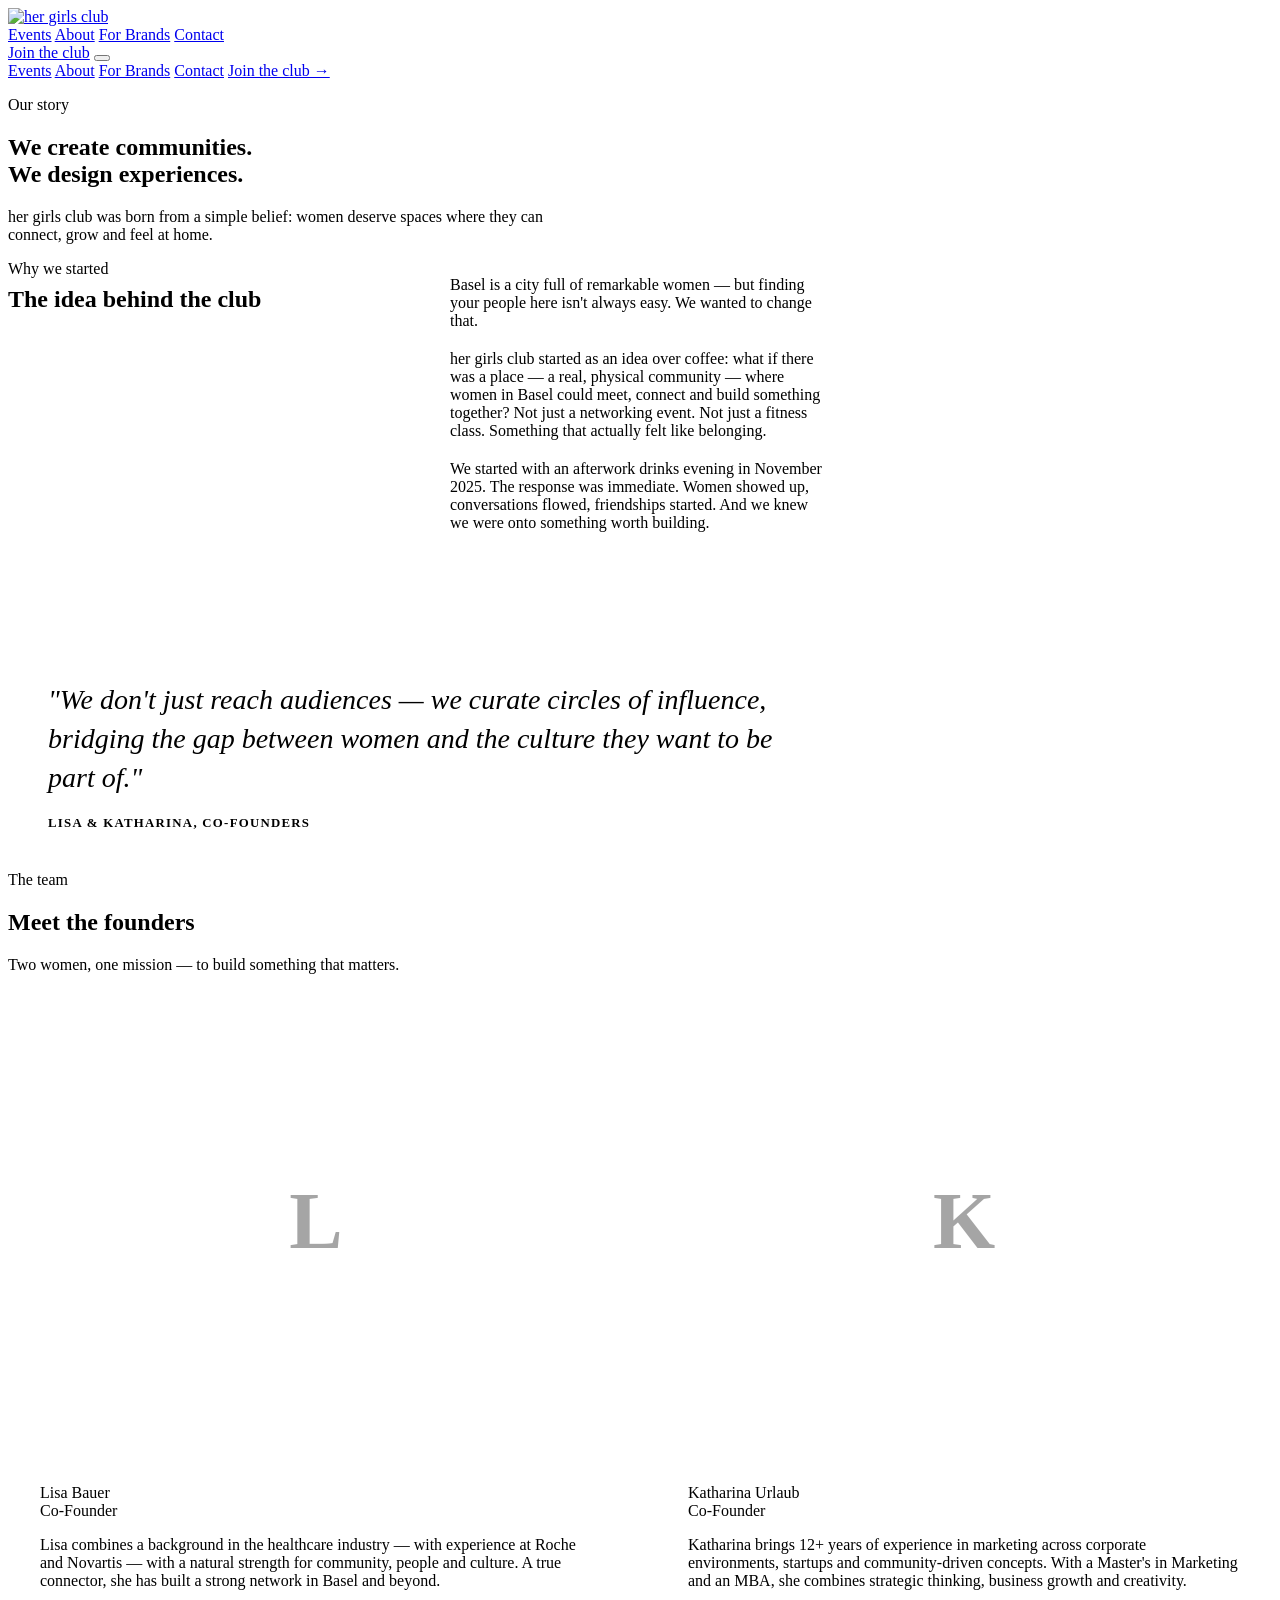
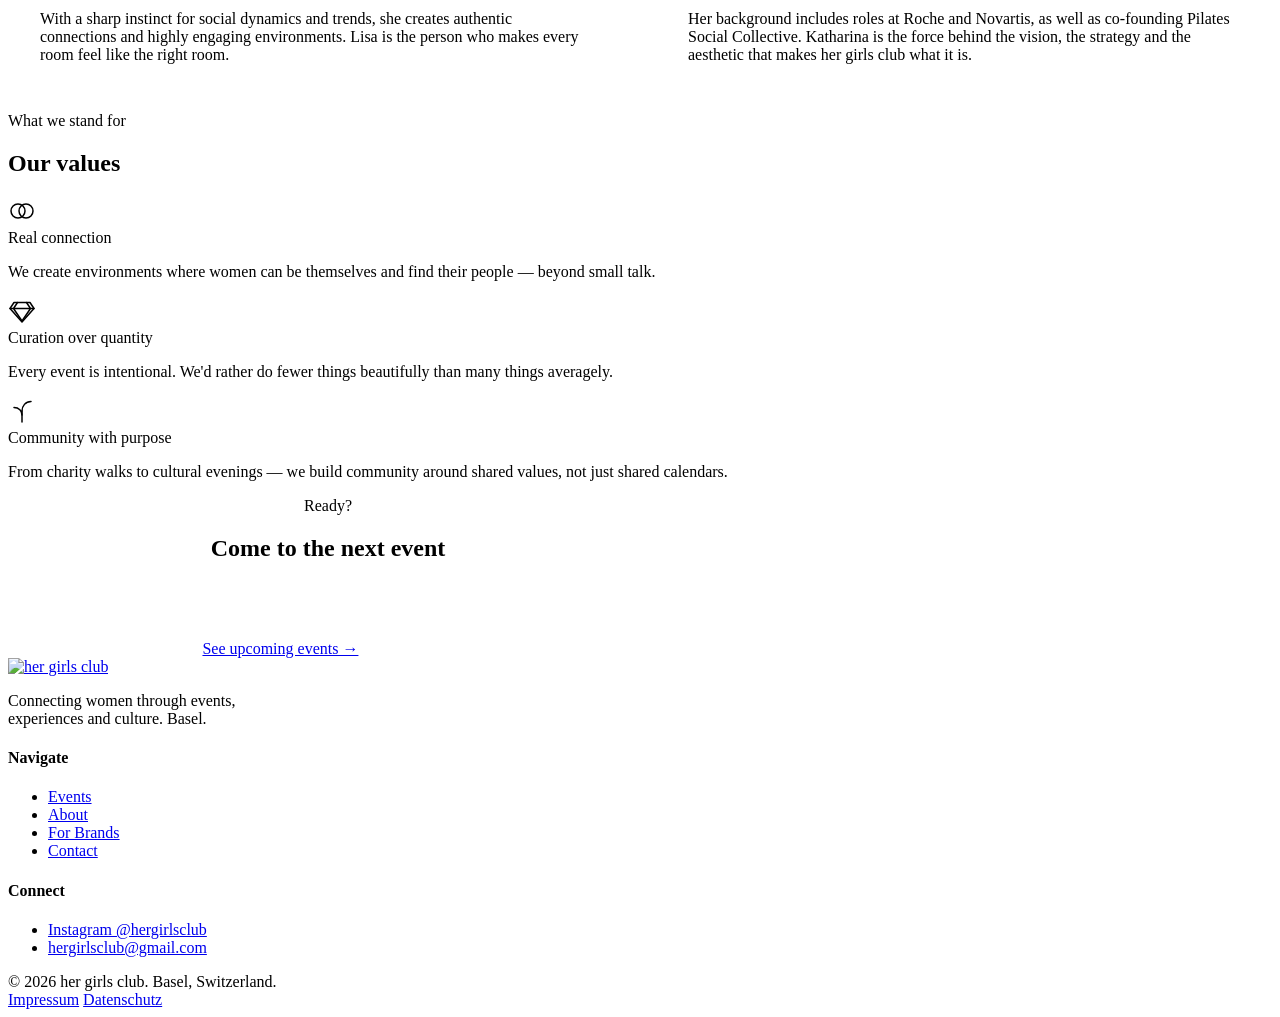
==== about.html @ 5abe7ad8 "Add files via upload" ====
<!DOCTYPE html>
<html lang="en">
<head>
  <meta charset="UTF-8" />
  <meta name="viewport" content="width=device-width, initial-scale=1.0" />
  <title>About — her girls club Basel</title>
  <meta name="description" content="The story behind her girls club — a curated female community in Basel founded by Lisa Bauer and Katharina Urlaub." />
  <link rel="preconnect" href="https://fonts.googleapis.com" />
  <link rel="preconnect" href="https://fonts.gstatic.com" crossorigin />
  <link href="https://fonts.googleapis.com/css2?family=Dancing+Script:wght@700&family=Playfair+Display:ital,wght@0,900;1,400&family=DM+Sans:opsz,wght@9..40,300;9..40,400;9..40,500;9..40,600;9..40,700&display=swap" rel="stylesheet" />
  <link rel="stylesheet" href="style.css" />
</head>
<body>

<!-- ═══ NAVIGATION ═══════════════════════════════════════════════════════════ -->
<header class="nav" id="nav">
  <div class="nav__inner container">
    <a href="index.html" class="nav__logo-link" aria-label="her girls club — Home">
      <img src="images/logo.png" alt="her girls club" class="nav__logo-img">
    </a>
    <nav class="nav__links" aria-label="Main">
      <a href="events.html">Events</a>
      <a href="about.html">About</a>
      <a href="for-brands.html">For Brands</a>
      <a href="contact.html">Contact</a>
    </nav>
    <a href="events.html" class="btn btn--primary nav__cta">Join the club</a>
    <button class="nav__burger" id="burger" aria-label="Open menu" aria-expanded="false">
      <span></span><span></span><span></span>
    </button>
  </div>
  <nav class="nav__mobile" id="mobileMenu" aria-label="Mobile">
    <a href="events.html">Events</a>
    <a href="about.html">About</a>
    <a href="for-brands.html">For Brands</a>
    <a href="contact.html">Contact</a>
    <a href="events.html" class="btn btn--primary">Join the club →</a>
  </nav>
</header>

<main>

  <!-- ═══ HERO / MANIFEST ══════════════════════════════════════════════════════ -->
  <section class="hero hero--compact">
    <div class="container">
      <div class="hero__inner" style="text-align:left;padding-left:0;padding-right:0">
        <p class="hero__eyebrow">Our story</p>
        <h1 style="max-width:760px">We create communities.<br>We design experiences.</h1>
        <p class="hero__sub" style="margin-left:0;text-align:left;max-width:560px">
          her girls club was born from a simple belief: women deserve spaces where they can connect, grow and feel at home.
        </p>
      </div>
    </div>
  </section>

  <!-- ═══ THE STORY ════════════════════════════════════════════════════════════ -->
  <section class="section">
    <div class="container" style="max-width:820px">
      <div style="display:grid;grid-template-columns:1fr 1fr;gap:4rem;align-items:start" class="reveal">
        <div>
          <span class="section-label">Why we started</span>
          <h2 style="margin-top:0.5rem;margin-bottom:1.5rem">The idea behind the club</h2>
          <div class="divider"></div>
        </div>
        <div>
          <p class="text-large" style="margin-bottom:1.25rem">
            Basel is a city full of remarkable women — but finding your people here isn't always easy. We wanted to change that.
          </p>
          <p style="color:var(--text-mid);margin-bottom:1.25rem">
            her girls club started as an idea over coffee: what if there was a place — a real, physical community — where women in Basel could meet, connect and build something together? Not just a networking event. Not just a fitness class. Something that actually felt like belonging.
          </p>
          <p style="color:var(--text-mid)">
            We started with an afterwork drinks evening in November 2025. The response was immediate. Women showed up, conversations flowed, friendships started. And we knew we were onto something worth building.
          </p>
        </div>
      </div>

      <!-- Pull quote -->
      <div class="reveal" style="margin-top:4rem;padding:2.5rem;background:var(--pink-light);border-left:4px solid var(--red);border-radius:0 var(--radius-lg) var(--radius-lg) 0">
        <p style="font-family:var(--font-serif);font-size:clamp(1.2rem,2.5vw,1.75rem);font-weight:400;font-style:italic;color:var(--dark);line-height:1.4;margin-bottom:1rem">
          "We don't just reach audiences — we curate circles of influence, bridging the gap between women and the culture they want to be part of."
        </p>
        <span style="font-size:0.8rem;font-weight:700;letter-spacing:0.1em;text-transform:uppercase;color:var(--red)">Lisa & Katharina, Co-Founders</span>
      </div>
    </div>
  </section>

  <!-- ═══ FOUNDERS ══════════════════════════════════════════════════════════════ -->
  <section class="section section--pink">
    <div class="container">
      <div class="section-header reveal">
        <span class="section-label">The team</span>
        <h2>Meet the founders</h2>
        <p>Two women, one mission — to build something that matters.</p>
      </div>

      <div style="display:grid;grid-template-columns:1fr 1fr;gap:2rem;margin-top:1rem">

        <!-- Lisa -->
        <div class="reveal" style="background:var(--white);border-radius:var(--radius-lg);overflow:hidden;border:1px solid var(--border)">
          <!-- Replace with real photo: drop images/lisa.jpg into the images/ folder -->
          <div style="aspect-ratio:4/3;background:linear-gradient(135deg,var(--pink) 0%,var(--pink-mid) 100%);display:flex;align-items:center;justify-content:center">
            <span style="font-family:var(--font-serif);font-weight:900;font-size:5rem;color:var(--red);opacity:0.35">L</span>
          </div>
          <div style="padding:2rem">
            <div class="founder-card__name">Lisa Bauer</div>
            <div class="founder-card__role">Co-Founder</div>
            <p class="founder-card__bio" style="margin-bottom:1.25rem">
              Lisa combines a background in the healthcare industry — with experience at Roche and Novartis — with a natural strength for community, people and culture. A true connector, she has built a strong network in Basel and beyond.
            </p>
            <p class="founder-card__bio">
              With a sharp instinct for social dynamics and trends, she creates authentic connections and highly engaging environments. Lisa is the person who makes every room feel like the right room.
            </p>
          </div>
        </div>

        <!-- Katharina -->
        <div class="reveal reveal-delay-1" style="background:var(--white);border-radius:var(--radius-lg);overflow:hidden;border:1px solid var(--border)">
          <!-- Replace with real photo: drop images/katharina.jpg into the images/ folder -->
          <div style="aspect-ratio:4/3;background:linear-gradient(135deg,var(--pink-mid) 0%,var(--pink) 100%);display:flex;align-items:center;justify-content:center">
            <span style="font-family:var(--font-serif);font-weight:900;font-size:5rem;color:var(--red);opacity:0.35">K</span>
          </div>
          <div style="padding:2rem">
            <div class="founder-card__name">Katharina Urlaub</div>
            <div class="founder-card__role">Co-Founder</div>
            <p class="founder-card__bio" style="margin-bottom:1.25rem">
              Katharina brings 12+ years of experience in marketing across corporate environments, startups and community-driven concepts. With a Master's in Marketing and an MBA, she combines strategic thinking, business growth and creativity.
            </p>
            <p class="founder-card__bio">
              Her background includes roles at Roche and Novartis, as well as co-founding Pilates Social Collective. Katharina is the force behind the vision, the strategy and the aesthetic that makes her girls club what it is.
            </p>
          </div>
        </div>

      </div>
    </div>
  </section>

  <!-- ═══ VALUES ════════════════════════════════════════════════════════════════ -->
  <section class="section">
    <div class="container">
      <div class="section-header section-header--center reveal">
        <span class="section-label">What we stand for</span>
        <h2>Our values</h2>
      </div>
      <div class="values-grid">
        <div class="value-item reveal">
          <div class="value-item__icon-wrap">
            <!-- Intersecting circles — connection -->
            <svg width="28" height="28" viewBox="0 0 28 28" fill="none" stroke="currentColor" stroke-width="1.5" aria-hidden="true">
              <circle cx="10" cy="14" r="7"/>
              <circle cx="18" cy="14" r="7"/>
            </svg>
          </div>
          <div class="value-item__title">Real connection</div>
          <p class="value-item__text">We create environments where women can be themselves and find their people — beyond small talk.</p>
        </div>
        <div class="value-item reveal reveal-delay-1">
          <div class="value-item__icon-wrap">
            <!-- Diamond — curation -->
            <svg width="28" height="28" viewBox="0 0 28 28" fill="none" stroke="currentColor" stroke-width="1.5" stroke-linecap="round" stroke-linejoin="round" aria-hidden="true">
              <path d="M14 25L2 11.5l4-6h16l4 6L14 25z"/>
              <path d="M2 11.5h24M9.5 5.5l-4 6 8.5 12.5 8.5-12.5-4-6"/>
            </svg>
          </div>
          <div class="value-item__title">Curation over quantity</div>
          <p class="value-item__text">Every event is intentional. We'd rather do fewer things beautifully than many things averagely.</p>
        </div>
        <div class="value-item reveal reveal-delay-2">
          <div class="value-item__icon-wrap">
            <!-- Seedling / leaf — purpose & growth -->
            <svg width="28" height="28" viewBox="0 0 28 28" fill="none" stroke="currentColor" stroke-width="1.5" stroke-linecap="round" stroke-linejoin="round" aria-hidden="true">
              <path d="M14 25V14"/>
              <path d="M14 14c0-5 3.5-9.5 9-9.5-5.5 0-9 4.5-9 9.5"/>
              <path d="M14 18c0-4-3-7.5-8-7.5 5 0 8 3.5 8 7.5"/>
            </svg>
          </div>
          <div class="value-item__title">Community with purpose</div>
          <p class="value-item__text">From charity walks to cultural evenings — we build community around shared values, not just shared calendars.</p>
        </div>
      </div>
    </div>
  </section>

  <!-- ═══ CTA ═══════════════════════════════════════════════════════════════════ -->
  <section class="section section--dark" style="text-align:center">
    <div class="container" style="max-width:640px">
      <div class="reveal">
        <span class="section-label" style="color:var(--pink)">Ready?</span>
        <h2 style="color:var(--white)">Come to the next event</h2>
        <p style="color:rgba(255,255,255,0.65);margin:1rem 0 2.5rem">
          The best way to understand her girls club is to experience it. We'd love to see you there.
        </p>
        <div style="display:flex;gap:1rem;justify-content:center;flex-wrap:wrap">
          <a href="events.html" class="btn btn--white btn--lg">See upcoming events →</a>
          <a href="contact.html" class="btn btn--secondary btn--lg" style="border-color:rgba(255,255,255,0.3);color:rgba(255,255,255,0.7)">Get in touch</a>
        </div>
      </div>
    </div>
  </section>

</main>

<!-- ═══ FOOTER ════════════════════════════════════════════════════════════════ -->
<footer class="footer">
  <div class="container">
    <div class="footer__inner">
      <div class="footer__brand">
        <a href="index.html" class="footer__logo-link" aria-label="her girls club — Home">
          <img src="images/logo.png" alt="her girls club" class="footer__logo-img">
        </a>
        <p class="footer__tagline">Connecting women through events,<br>experiences and culture. Basel.</p>
      </div>
      <div class="footer__col">
        <h4>Navigate</h4>
        <ul>
          <li><a href="events.html">Events</a></li>
          <li><a href="about.html">About</a></li>
          <li><a href="for-brands.html">For Brands</a></li>
          <li><a href="contact.html">Contact</a></li>
        </ul>
      </div>
      <div class="footer__col">
        <h4>Connect</h4>
        <ul>
          <li><a href="https://www.instagram.com/hergirlsclub.ch/" target="_blank" rel="noopener">Instagram @hergirlsclub</a></li>
          <li><a href="mailto:hergirlsclub@gmail.com">hergirlsclub@gmail.com</a></li>
        </ul>
      </div>
    </div>
    <div class="footer__bottom">
      <span>© 2026 her girls club. Basel, Switzerland.</span>
      <div class="footer__legal">
        <a href="#">Impressum</a>
        <a href="#">Datenschutz</a>
      </div>
    </div>
  </div>
</footer>

<script src="events-data.js"></script>
<script src="main.js"></script>
</body>
</html>
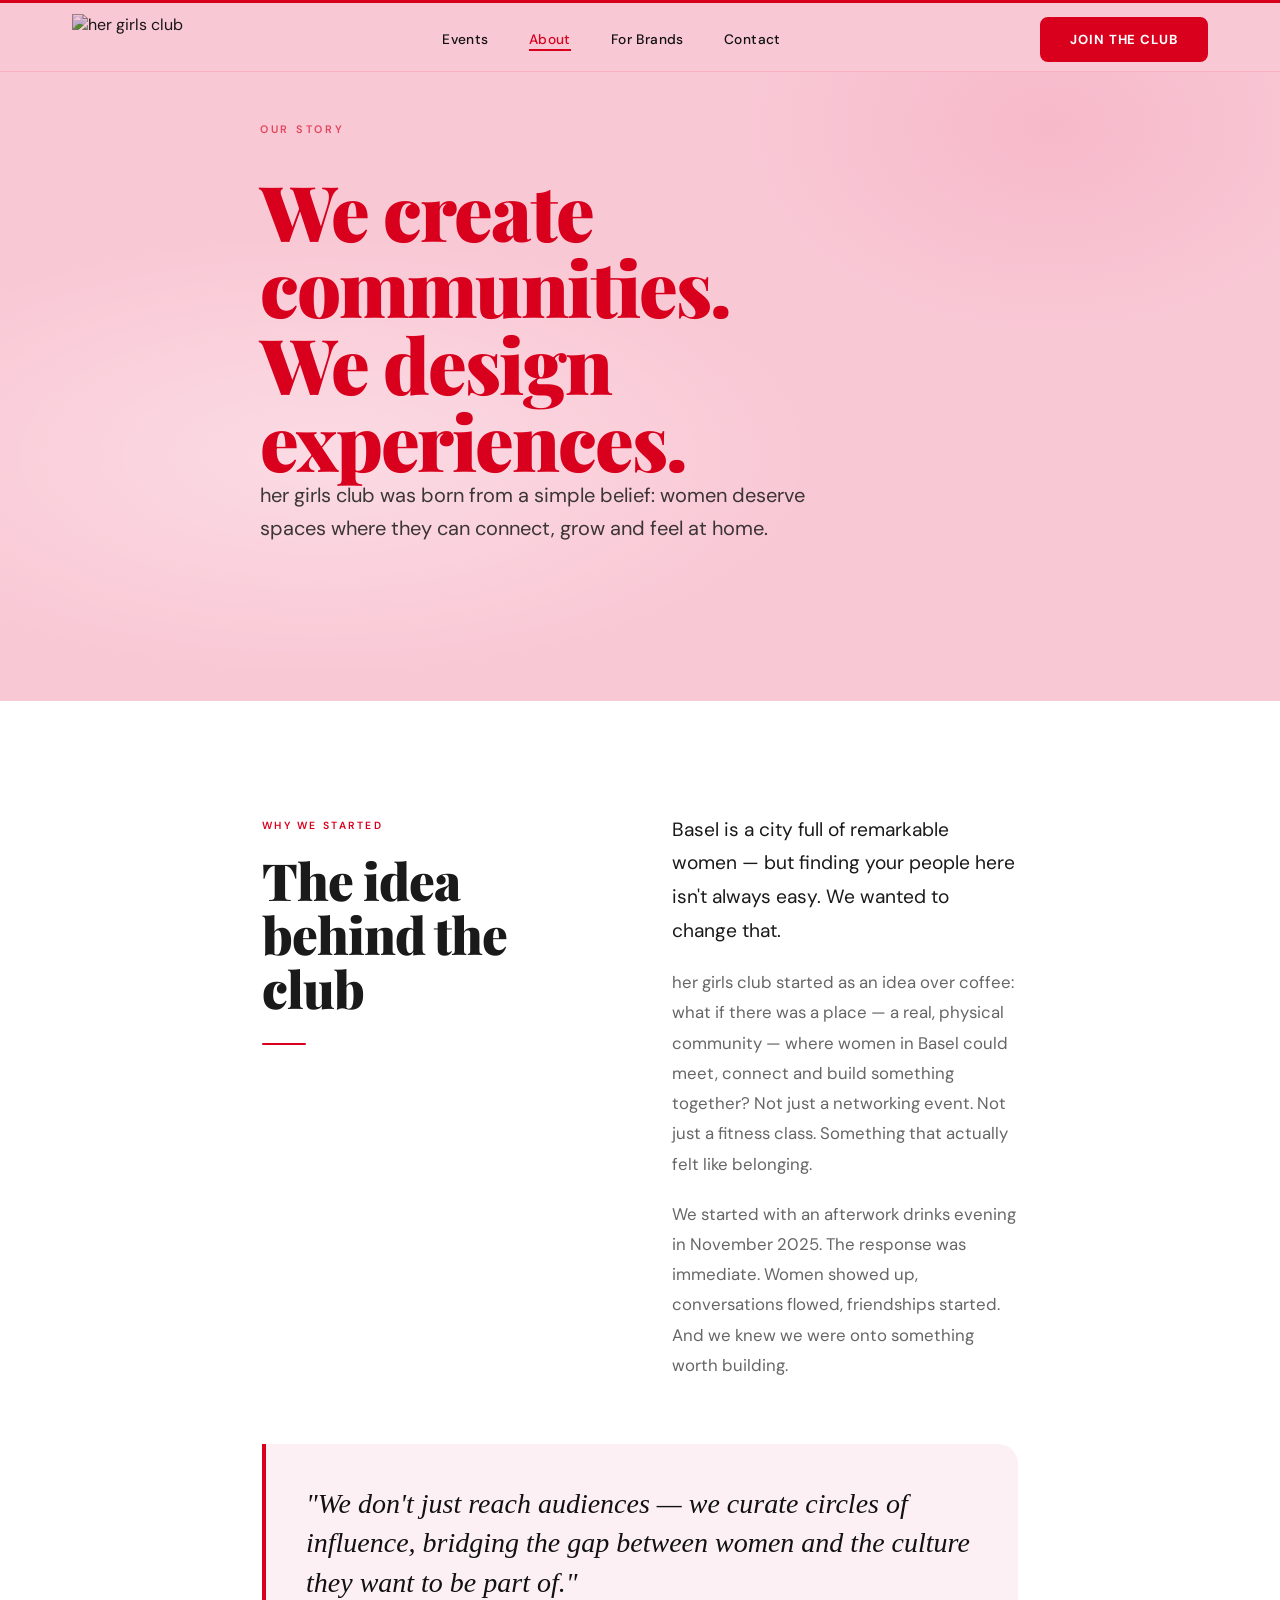
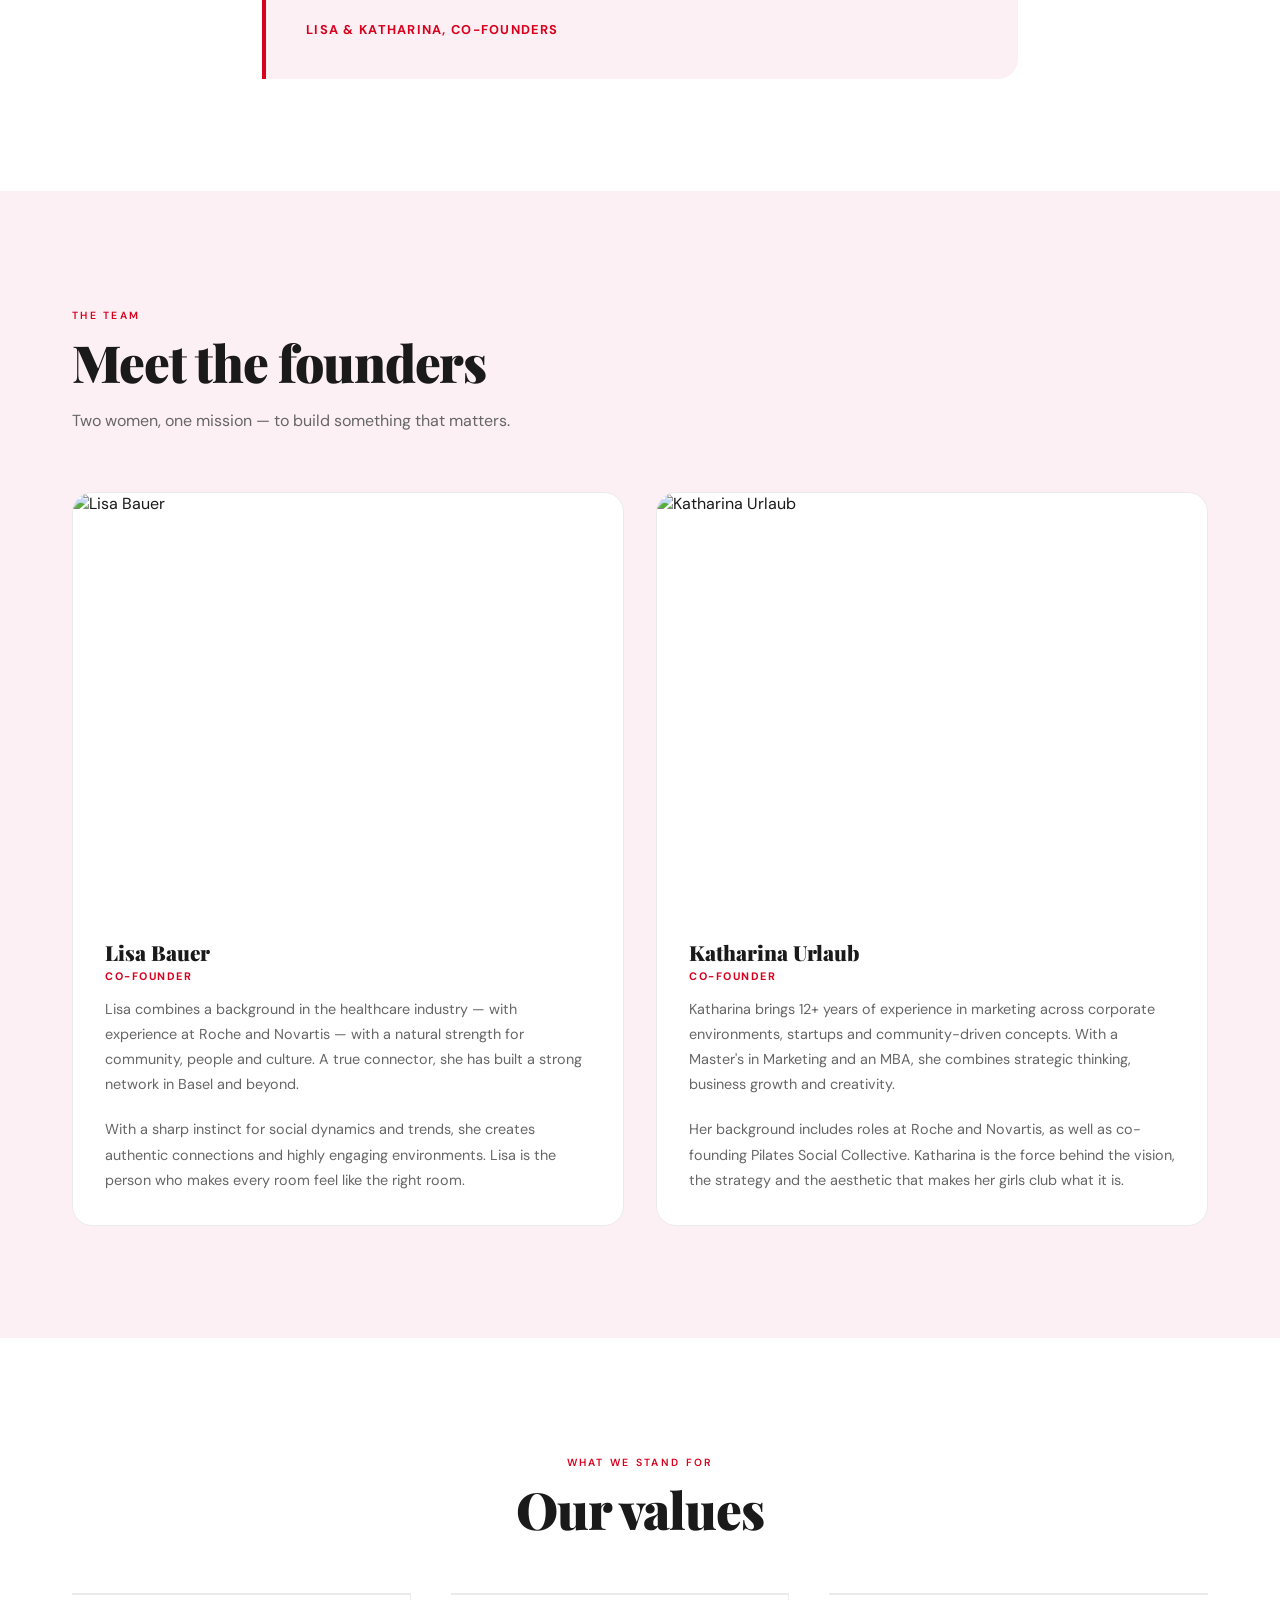
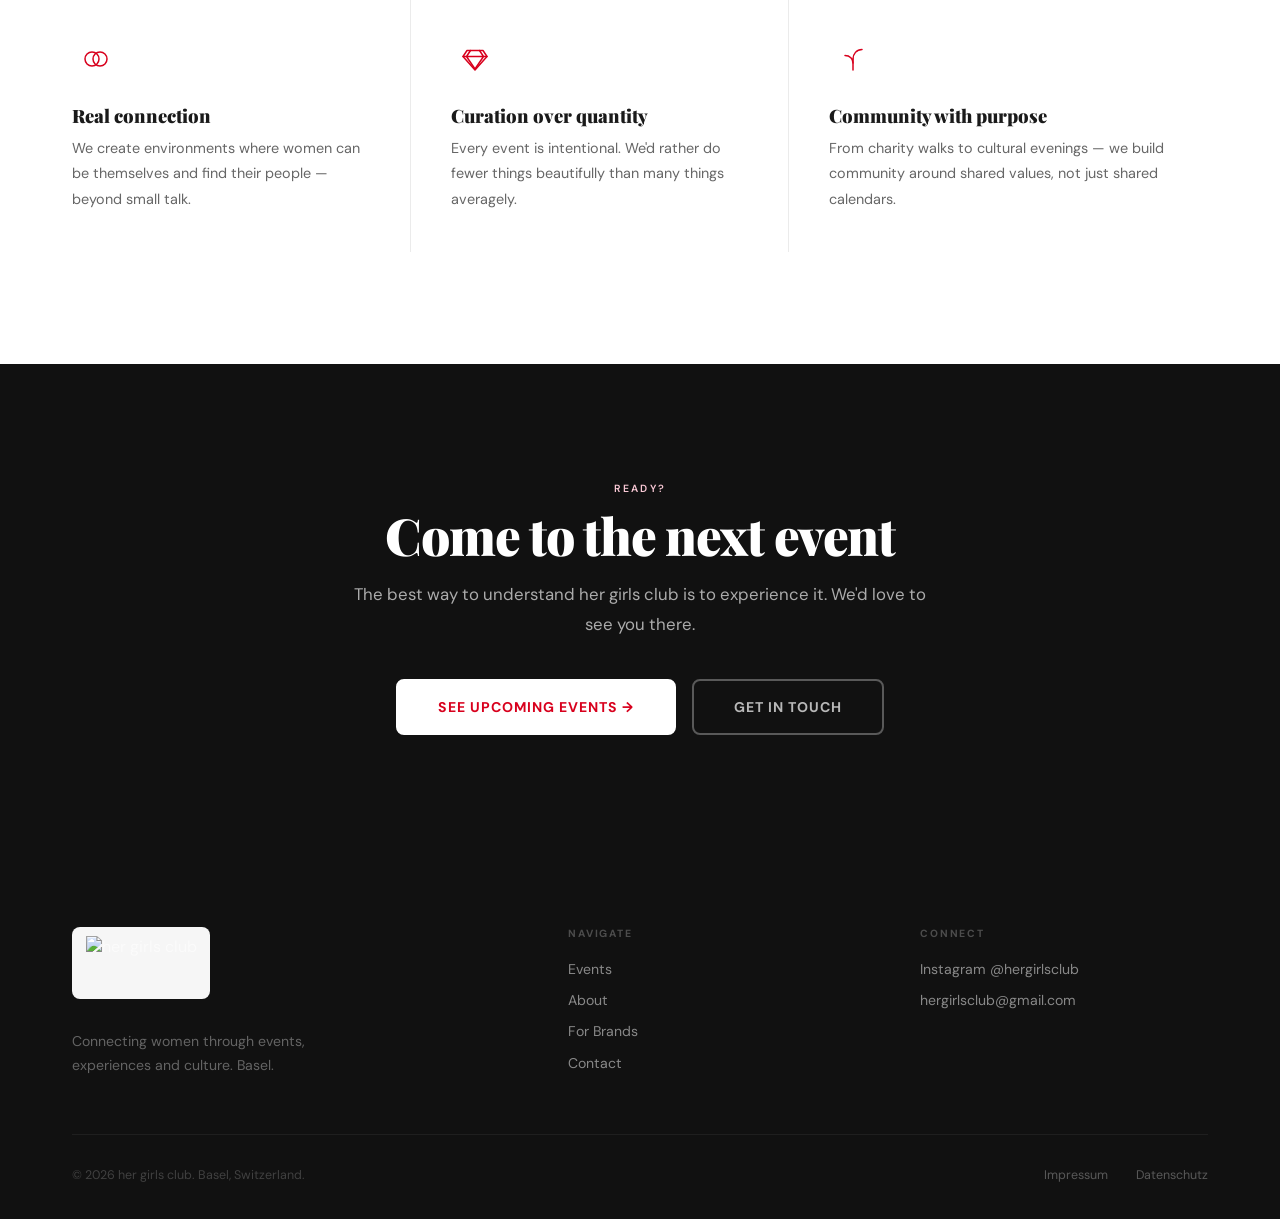
==== commit aaa0bf3d: "Update about.html" ====
--- a/about.html
+++ b/about.html
@@ -99,9 +99,7 @@
         <!-- Lisa -->
         <div class="reveal" style="background:var(--white);border-radius:var(--radius-lg);overflow:hidden;border:1px solid var(--border)">
           <!-- Replace with real photo: drop images/lisa.jpg into the images/ folder -->
-          <div style="aspect-ratio:4/3;background:linear-gradient(135deg,var(--pink) 0%,var(--pink-mid) 100%);display:flex;align-items:center;justify-content:center">
-            <span style="font-family:var(--font-serif);font-weight:900;font-size:5rem;color:var(--red);opacity:0.35">L</span>
-          </div>
+<img src="lisa.jpg" alt="Lisa Bauer" style="aspect-ratio:4/3;width:100%;object-fit:cover;display:block;">
           <div style="padding:2rem">
             <div class="founder-card__name">Lisa Bauer</div>
             <div class="founder-card__role">Co-Founder</div>
@@ -117,9 +115,7 @@
         <!-- Katharina -->
         <div class="reveal reveal-delay-1" style="background:var(--white);border-radius:var(--radius-lg);overflow:hidden;border:1px solid var(--border)">
           <!-- Replace with real photo: drop images/katharina.jpg into the images/ folder -->
-          <div style="aspect-ratio:4/3;background:linear-gradient(135deg,var(--pink-mid) 0%,var(--pink) 100%);display:flex;align-items:center;justify-content:center">
-            <span style="font-family:var(--font-serif);font-weight:900;font-size:5rem;color:var(--red);opacity:0.35">K</span>
-          </div>
+        <img src="katharina.jpg" alt="Katharina Urlaub" style="aspect-ratio:4/3;width:100%;object-fit:cover;display:block;">
           <div style="padding:2rem">
             <div class="founder-card__name">Katharina Urlaub</div>
             <div class="founder-card__role">Co-Founder</div>
--- a/style.css
+++ b/style.css
@@ -0,0 +1,1014 @@
+/* ============================================================================
+   HER GIRLS CLUB — Design System v1.1  (Elevated)
+   Brand: Bold Red · Pink · Editorial · Feminine · Confident
+============================================================================ */
+
+@import url('https://fonts.googleapis.com/css2?family=Dancing+Script:wght@700&family=Playfair+Display:ital,wght@0,700;0,900;1,400;1,700&family=DM+Sans:opsz,wght@9..40,300;9..40,400;9..40,500;9..40,600;9..40,700&display=swap');
+
+/* ── Variables ─────────────────────────────────────────────────────────────── */
+:root {
+  --red:          #D8001D;
+  --red-dark:     #A8001A;
+  --red-light:    #fdeaed;
+  --pink:         #F9C8D5;
+  --pink-mid:     #F4AABF;
+  --pink-light:   #FDF0F5;
+  --white:        #ffffff;
+  --off-white:    #F8F6F4;
+  --dark:         #111111;
+  --text:         #1A1A1A;
+  --text-mid:     #666;
+  --border:       #EBEBEB;
+
+  --font-script:  'Dancing Script', cursive;
+  --font-serif:   'Playfair Display', Georgia, serif;
+  --font-body:    'DM Sans', -apple-system, BlinkMacSystemFont, sans-serif;
+
+  --nav-h:    72px;
+  --max-w:    1200px;
+  --radius:   8px;
+  --radius-lg: 20px;
+  --ease:     0.28s cubic-bezier(0.4, 0, 0.2, 1);
+
+  --shadow-sm:  0 1px 4px rgba(0,0,0,0.04), 0 4px 16px rgba(0,0,0,0.06);
+  --shadow-md:  0 2px 8px rgba(0,0,0,0.04), 0 12px 36px rgba(0,0,0,0.09);
+  --shadow-hover: 0 4px 12px rgba(0,0,0,0.05), 0 24px 56px rgba(0,0,0,0.13);
+}
+
+/* ── Reset ──────────────────────────────────────────────────────────────────── */
+*, *::before, *::after { box-sizing: border-box; margin: 0; padding: 0; }
+html { scroll-behavior: smooth; }
+body {
+  font-family: var(--font-body);
+  color: var(--text);
+  background: var(--white);
+  -webkit-font-smoothing: antialiased;
+  overflow-x: hidden;
+}
+img { max-width: 100%; display: block; }
+a { color: inherit; text-decoration: none; }
+ul { list-style: none; }
+button { cursor: pointer; border: none; background: none; font: inherit; }
+input, textarea, select { font: inherit; border: none; outline: none; background: none; }
+
+/* ── Typography ─────────────────────────────────────────────────────────────── */
+h1 { font-family: var(--font-serif); font-weight: 900; font-size: clamp(2.75rem, 6vw, 5.5rem);  line-height: 1.0;  letter-spacing: -0.025em; }
+h2 { font-family: var(--font-serif); font-weight: 900; font-size: clamp(1.9rem,  4vw, 3.2rem);  line-height: 1.05; letter-spacing: -0.02em; }
+h3 { font-family: var(--font-serif); font-weight: 900; font-size: clamp(1.3rem,  2.5vw, 1.85rem); line-height: 1.15; }
+h4 { font-family: var(--font-serif); font-weight: 700; font-size: clamp(1.05rem, 2vw, 1.3rem);   line-height: 1.25; }
+p  { font-size: clamp(0.95rem, 1.5vw, 1.05rem); line-height: 1.8; }
+.text-large { font-size: clamp(1.05rem, 2vw, 1.2rem); line-height: 1.75; }
+.text-small { font-size: 0.85rem; }
+.text-muted  { color: var(--text-mid); }
+.text-red    { color: var(--red); }
+.text-white  { color: var(--white); }
+.text-center { text-align: center; }
+.text-italic { font-style: italic; }
+
+/* ── Layout ─────────────────────────────────────────────────────────────────── */
+.container {
+  max-width: var(--max-w);
+  margin: 0 auto;
+  padding: 0 2rem;
+}
+.section     { padding: 7rem 0; }
+.section--sm { padding: 4rem 0; }
+.section--pink   { background: var(--pink-light); }
+.section--subtle { background: var(--off-white); }
+.section--dark   { background: var(--dark); color: var(--white); }
+
+/* ── Brand Logo Text ─────────────────────────────────────────────────────────── */
+.brand-logo {
+  display: inline-flex;
+  flex-direction: column;
+  align-items: flex-start;
+  line-height: 1;
+  text-decoration: none;
+}
+.brand-logo__her {
+  font-family: var(--font-script);
+  font-weight: 700;
+  font-size: 1.6rem;
+  color: var(--red);
+  line-height: 0.8;
+  display: block;
+}
+.brand-logo__gc {
+  font-family: var(--font-serif);
+  font-weight: 900;
+  font-size: 1.08rem;
+  color: var(--red);
+  letter-spacing: -0.02em;
+  line-height: 1.1;
+  display: block;
+}
+.brand-logo--lg .brand-logo__her { font-size: clamp(3.5rem, 8vw, 7rem); line-height: 0.78; }
+.brand-logo--lg .brand-logo__gc  { font-size: clamp(2.5rem, 5.5vw, 5rem); }
+.brand-logo--pink .brand-logo__her,
+.brand-logo--pink .brand-logo__gc { color: var(--pink); }
+
+/* ── Navigation ─────────────────────────────────────────────────────────────── */
+.nav {
+  position: fixed; top: 0; left: 0; right: 0;
+  z-index: 200;
+  height: var(--nav-h);
+  background: var(--pink);
+  border-top: 3px solid var(--red);
+  border-bottom: 1px solid rgba(216,0,29,0.12);
+  transition: box-shadow var(--ease);
+}
+.nav.scrolled { box-shadow: 0 4px 28px rgba(216,0,29,0.12); }
+/* Logo image (actual PNG) */
+.nav__logo-link { display: flex; align-items: center; flex-shrink: 0; }
+.nav__logo-img  {
+  height: 50px;
+  width: auto;
+  display: block;
+  mix-blend-mode: multiply;   /* white bg becomes transparent on any coloured background */
+}
+.hero__logo-img {
+  width: clamp(240px, 40vw, 380px);
+  height: auto;
+  display: block;
+  margin: 0 auto;
+  mix-blend-mode: multiply;
+}
+.nav__inner {
+  display: flex;
+  align-items: center;
+  justify-content: space-between;
+  height: var(--nav-h);
+}
+.nav__links {
+  display: flex;
+  align-items: center;
+  gap: 2.5rem;
+}
+.nav__links a {
+  font-size: 0.86rem;
+  font-weight: 500;
+  letter-spacing: 0.03em;
+  color: var(--dark);
+  transition: color var(--ease);
+  position: relative;
+}
+.nav__links a::after {
+  content: '';
+  position: absolute;
+  bottom: -3px; left: 0; right: 0;
+  height: 2px;
+  background: var(--red);
+  transform: scaleX(0);
+  transform-origin: left;
+  transition: transform var(--ease);
+}
+.nav__links a:hover,
+.nav__links a.active { color: var(--red); }
+.nav__links a:hover::after,
+.nav__links a.active::after { transform: scaleX(1); }
+
+.nav__burger {
+  display: none;
+  flex-direction: column;
+  gap: 5px;
+  padding: 8px;
+  margin: -8px;
+}
+.nav__burger span {
+  display: block;
+  width: 22px;
+  height: 1.5px;
+  background: var(--dark);
+  border-radius: 2px;
+  transition: var(--ease);
+}
+
+.nav__mobile {
+  display: none;
+  flex-direction: column;
+  background: var(--white);
+  padding: 2rem 2rem 2.5rem;
+  border-bottom: 1px solid var(--border);
+  gap: 1.5rem;
+  position: absolute;
+  top: var(--nav-h); left: 0; right: 0;
+  box-shadow: 0 12px 40px rgba(0,0,0,0.09);
+}
+.nav__mobile.open { display: flex; }
+.nav__mobile a {
+  font-family: var(--font-serif);
+  font-weight: 900;
+  font-size: 1.6rem;
+  color: var(--dark);
+  transition: color var(--ease);
+}
+.nav__mobile a:hover { color: var(--red); }
+.nav__mobile .btn { text-align: center; margin-top: 0.5rem; }
+
+/* ── Buttons ─────────────────────────────────────────────────────────────────── */
+.btn {
+  display: inline-flex;
+  align-items: center;
+  justify-content: center;
+  gap: 0.4rem;
+  padding: 0.75rem 1.75rem;
+  border-radius: var(--radius);
+  font-family: var(--font-body);
+  font-size: 0.82rem;
+  font-weight: 700;
+  letter-spacing: 0.07em;
+  text-transform: uppercase;
+  transition: all var(--ease);
+  cursor: pointer;
+  white-space: nowrap;
+}
+.btn--primary {
+  background: var(--red);
+  color: var(--white);
+  border: 2px solid var(--red);
+}
+.btn--primary:hover {
+  background: var(--red-dark);
+  border-color: var(--red-dark);
+  transform: translateY(-2px);
+  box-shadow: 0 8px 24px rgba(216,0,29,0.3);
+}
+.btn--secondary {
+  background: transparent;
+  color: var(--red);
+  border: 2px solid var(--red);
+}
+.btn--secondary:hover {
+  background: var(--red);
+  color: var(--white);
+  transform: translateY(-2px);
+}
+.btn--white {
+  background: var(--white);
+  color: var(--red);
+  border: 2px solid var(--white);
+}
+.btn--white:hover {
+  background: transparent;
+  color: var(--white);
+}
+.btn--ghost {
+  background: transparent;
+  color: rgba(255,255,255,0.65);
+  border: 2px solid rgba(255,255,255,0.2);
+}
+.btn--ghost:hover {
+  border-color: rgba(255,255,255,0.5);
+  color: var(--white);
+}
+.btn--sm  { padding: 0.5rem 1.2rem; font-size: 0.76rem; }
+.btn--lg  { padding: 1.05rem 2.5rem; font-size: 0.88rem; }
+
+/* ── Tags ────────────────────────────────────────────────────────────────────── */
+.tag {
+  display: inline-block;
+  padding: 0.2rem 0.65rem;
+  background: var(--pink);
+  color: var(--red);
+  font-size: 0.7rem;
+  font-weight: 700;
+  letter-spacing: 0.09em;
+  text-transform: uppercase;
+  border-radius: 3px;
+}
+.tag--upcoming { background: var(--red); color: var(--white); }
+.tag--white    { background: rgba(255,255,255,0.92); color: var(--red); }
+
+/* ── Section Label / Header ──────────────────────────────────────────────────── */
+.section-label {
+  display: inline-block;
+  font-size: 0.65rem;
+  font-weight: 600;
+  letter-spacing: 0.22em;
+  text-transform: uppercase;
+  color: var(--red);
+  margin-bottom: 0.9rem;
+}
+.section-header { margin-bottom: 3.5rem; }
+.section-header--center { text-align: center; }
+.section-header--center p { margin: 0 auto; }
+.section-header h2 { margin-bottom: 1.1rem; }
+.section-header p  { color: var(--text-mid); max-width: 520px; font-size: 1rem; }
+
+/* ── Divider ─────────────────────────────────────────────────────────────────── */
+.divider {
+  width: 44px;
+  height: 2px;
+  background: var(--red);
+  border-radius: 2px;
+  margin: 1.75rem 0;
+}
+.divider--center { margin: 1.75rem auto; }
+.divider--pink   { background: var(--pink); }
+.divider--faint  { background: var(--border); }
+
+/* ── Hero ────────────────────────────────────────────────────────────────────── */
+.hero {
+  min-height: 100svh;
+  display: flex;
+  align-items: center;
+  justify-content: center;
+  background: var(--pink);
+  padding-top: var(--nav-h);
+  position: relative;
+  overflow: hidden;
+}
+.hero::before {
+  content: '';
+  position: absolute;
+  inset: 0;
+  background:
+    radial-gradient(ellipse 55% 45% at 25% 65%, rgba(255,255,255,0.35) 0%, transparent 70%),
+    radial-gradient(ellipse 40% 50% at 82% 18%, rgba(244,170,191,0.5) 0%, transparent 60%);
+  pointer-events: none;
+}
+/* Footer logo */
+.footer__logo-link {
+  display: inline-block;
+  background: rgba(255,255,255,0.96);
+  border-radius: 8px;
+  padding: 0.55rem 0.85rem;
+  margin-bottom: 0.85rem;
+}
+.footer__logo-img {
+  height: 54px;
+  width: auto;
+  display: block;
+}
+.hero__inner {
+  position: relative;
+  z-index: 1;
+  text-align: center;
+  max-width: 860px;
+  padding: 3rem 2rem;
+  width: 100%;
+  margin: 0 auto;
+}
+.hero__eyebrow {
+  font-size: 0.68rem;
+  font-weight: 600;
+  letter-spacing: 0.25em;
+  text-transform: uppercase;
+  color: var(--red);
+  opacity: 0.65;
+  margin-bottom: 2rem;
+}
+.hero__logo-wrap {
+  display: flex;
+  justify-content: center;
+  margin-bottom: 2.25rem;
+}
+.hero__sub {
+  font-size: clamp(1.05rem, 2vw, 1.25rem);
+  color: var(--text);
+  line-height: 1.65;
+  max-width: 500px;
+  margin: 0 auto 2.75rem;
+  opacity: 0.85;
+}
+.hero__ctas {
+  display: flex;
+  gap: 1rem;
+  justify-content: center;
+  flex-wrap: wrap;
+}
+
+/* Compact hero (inner pages) */
+.hero--compact {
+  min-height: 46vh;
+  align-items: flex-end;
+  padding-bottom: 4rem;
+}
+.hero--compact .hero__inner { text-align: left; padding-left: 0; padding-right: 0; }
+.hero--compact .hero__inner h1 { color: var(--red); }
+.hero--compact .hero__sub { margin-left: 0; text-align: left; }
+
+/* ── Event Cards ─────────────────────────────────────────────────────────────── */
+.events-grid {
+  display: grid;
+  grid-template-columns: repeat(auto-fill, minmax(300px, 1fr));
+  gap: 1.75rem;
+}
+
+.event-card {
+  background: var(--white);
+  border-radius: var(--radius-lg);
+  overflow: hidden;
+  display: flex;
+  flex-direction: column;
+  box-shadow: var(--shadow-sm);
+  transition: transform var(--ease), box-shadow var(--ease);
+}
+.event-card:hover {
+  transform: translateY(-6px);
+  box-shadow: var(--shadow-hover);
+}
+.event-card__image {
+  aspect-ratio: 3/2;
+  background: linear-gradient(135deg, var(--pink) 0%, var(--pink-mid) 100%);
+  background-size: cover;
+  background-position: center;
+  position: relative;
+}
+.event-card__image .tag { position: absolute; top: 1rem; left: 1rem; }
+.event-card__body {
+  padding: 1.75rem;
+  flex: 1;
+  display: flex;
+  flex-direction: column;
+}
+.event-card__meta {
+  font-size: 0.75rem;
+  font-weight: 600;
+  color: var(--text-mid);
+  letter-spacing: 0.07em;
+  text-transform: uppercase;
+  margin-bottom: 0.6rem;
+  display: flex;
+  gap: 0.75rem;
+  flex-wrap: wrap;
+}
+.event-card__title {
+  font-family: var(--font-serif);
+  font-weight: 900;
+  font-size: 1.25rem;
+  color: var(--dark);
+  margin-bottom: 0.65rem;
+  line-height: 1.2;
+}
+.event-card__desc {
+  font-size: 0.9rem;
+  color: var(--text-mid);
+  line-height: 1.7;
+  flex: 1;
+  margin-bottom: 1.5rem;
+}
+.event-card__footer {
+  display: flex;
+  align-items: center;
+  justify-content: space-between;
+  gap: 0.75rem;
+  flex-wrap: wrap;
+  border-top: 1px solid var(--border);
+  padding-top: 1.1rem;
+}
+.event-card__partners { font-size: 0.78rem; color: var(--text-mid); line-height: 1.5; }
+.event-card__partners strong { color: var(--text); font-weight: 600; }
+
+/* Featured event */
+.event-featured {
+  display: grid;
+  grid-template-columns: 1fr 1fr;
+  border-radius: var(--radius-lg);
+  overflow: hidden;
+  min-height: 500px;
+  background: var(--white);
+  box-shadow: var(--shadow-md);
+}
+.event-featured__image {
+  background: linear-gradient(135deg, var(--pink) 0%, var(--pink-mid) 100%);
+  background-size: cover;
+  background-position: center;
+  min-height: 300px;
+}
+.event-featured__body {
+  padding: 3.5rem;
+  display: flex;
+  flex-direction: column;
+  justify-content: center;
+  gap: 1.1rem;
+}
+.event-featured__badge {
+  display: inline-flex;
+  align-items: center;
+  gap: 0.5rem;
+  font-size: 0.68rem;
+  font-weight: 700;
+  letter-spacing: 0.16em;
+  text-transform: uppercase;
+  color: var(--red);
+}
+.event-featured__badge::before {
+  content: '';
+  width: 7px; height: 7px;
+  background: var(--red);
+  border-radius: 50%;
+  display: block;
+  animation: blink 2.2s ease-in-out infinite;
+}
+@keyframes blink {
+  0%, 100% { opacity: 1; }
+  50%       { opacity: 0.25; }
+}
+.event-featured__title {
+  font-family: var(--font-serif);
+  font-weight: 900;
+  font-size: clamp(1.75rem, 3vw, 2.75rem);
+  color: var(--dark);
+  line-height: 1.05;
+}
+.event-featured__meta  { font-size: 0.88rem; color: var(--text-mid); font-weight: 500; }
+.event-featured__desc  { font-size: 1rem; color: var(--text); line-height: 1.75; }
+
+/* ── Pillars (editorial style, no card boxes) ────────────────────────────────── */
+.pillars {
+  display: grid;
+  grid-template-columns: repeat(3, 1fr);
+  gap: 0;
+}
+.pillar {
+  padding: 2.75rem 2.5rem 2.75rem 0;
+  border-top: 2px solid var(--red);
+  text-align: left;
+  position: relative;
+}
+.pillar:not(:last-child) {
+  padding-right: 2.5rem;
+  margin-right: 2.5rem;
+  border-right: 1px solid var(--border);
+}
+.pillar__icon-wrap {
+  width: 52px;
+  height: 52px;
+  display: flex;
+  align-items: center;
+  justify-content: center;
+  margin-bottom: 1.5rem;
+  color: var(--red);
+}
+.pillar__title {
+  font-family: var(--font-serif);
+  font-size: 1.35rem;
+  font-weight: 900;
+  margin-bottom: 0.65rem;
+  color: var(--dark);
+}
+.pillar__text {
+  font-size: 0.92rem;
+  color: var(--text-mid);
+  line-height: 1.75;
+}
+
+/* ── Brands / Partners ───────────────────────────────────────────────────────── */
+.brands-grid {
+  display: flex;
+  flex-wrap: wrap;
+  gap: 0.65rem;
+  justify-content: center;
+  margin-top: 2.75rem;
+}
+.brand-pill {
+  padding: 0.55rem 1.3rem;
+  background: var(--white);
+  border: 1px solid var(--border);
+  border-radius: 100px;
+  font-size: 0.86rem;
+  font-weight: 500;
+  color: var(--text-mid);
+  transition: all var(--ease);
+  letter-spacing: 0.01em;
+}
+.brand-pill:hover {
+  border-color: var(--red);
+  color: var(--red);
+  background: var(--pink-light);
+}
+
+/* ── Founders ────────────────────────────────────────────────────────────────── */
+.founders-grid {
+  display: grid;
+  grid-template-columns: 1fr 1fr;
+  gap: 2.5rem;
+  margin-top: 3rem;
+}
+.founder-card {
+  display: flex;
+  gap: 1.5rem;
+  align-items: flex-start;
+}
+.founder-card__photo {
+  width: 96px; height: 96px;
+  border-radius: 50%;
+  flex-shrink: 0;
+  object-fit: cover;
+  border: 3px solid var(--white);
+  box-shadow: 0 4px 20px rgba(216,0,29,0.14);
+  background: linear-gradient(135deg, var(--pink) 0%, var(--pink-mid) 100%);
+}
+.founder-card__photo-placeholder {
+  width: 96px; height: 96px;
+  border-radius: 50%;
+  flex-shrink: 0;
+  border: 3px solid var(--white);
+  box-shadow: 0 4px 20px rgba(216,0,29,0.14);
+  background: linear-gradient(135deg, var(--pink) 0%, var(--pink-mid) 100%);
+  display: flex;
+  align-items: center;
+  justify-content: center;
+  font-family: var(--font-serif);
+  font-weight: 900;
+  font-size: 1.75rem;
+  color: var(--red);
+}
+.founder-card__name { font-family: var(--font-serif); font-size: 1.3rem; font-weight: 900; margin-bottom: 0.2rem; }
+.founder-card__role {
+  font-size: 0.68rem;
+  font-weight: 700;
+  letter-spacing: 0.14em;
+  text-transform: uppercase;
+  color: var(--red);
+  margin-bottom: 0.85rem;
+}
+.founder-card__bio { font-size: 0.9rem; color: var(--text-mid); line-height: 1.75; }
+
+/* ── Stats ───────────────────────────────────────────────────────────────────── */
+.stats-row {
+  display: flex;
+  gap: 4rem;
+  justify-content: center;
+  flex-wrap: wrap;
+  padding: 2.5rem 0;
+}
+.stat { text-align: center; }
+.stat__number {
+  font-family: var(--font-serif);
+  font-weight: 900;
+  font-size: clamp(2.5rem, 5vw, 4rem);
+  color: var(--red);
+  line-height: 1;
+}
+.stat__label {
+  font-size: 0.68rem;
+  font-weight: 700;
+  letter-spacing: 0.14em;
+  text-transform: uppercase;
+  color: var(--text-mid);
+  margin-top: 0.35rem;
+}
+
+/* ── Partnership formats (For Brands, dark bg) ───────────────────────────────── */
+.formats-grid {
+  display: grid;
+  grid-template-columns: repeat(2, 1fr);
+  gap: 1.5rem;
+  margin-top: 2.75rem;
+}
+.format-card {
+  padding: 2.25rem 2rem;
+  border: 1px solid rgba(255,255,255,0.08);
+  border-top: 2px solid rgba(249,200,213,0.35);
+  border-radius: var(--radius-lg);
+  position: relative;
+  overflow: hidden;
+  transition: border-color var(--ease), background var(--ease);
+}
+.format-card:hover {
+  border-color: rgba(249,200,213,0.6);
+  background: rgba(255,255,255,0.03);
+}
+.format-card__num {
+  font-family: var(--font-serif);
+  font-weight: 900;
+  font-size: 4.5rem;
+  color: var(--pink);
+  opacity: 0.1;
+  position: absolute;
+  top: 0.5rem; right: 1.25rem;
+  line-height: 1;
+  user-select: none;
+}
+.format-card__title {
+  font-family: var(--font-serif);
+  font-weight: 900;
+  font-size: 1.2rem;
+  color: var(--white);
+  margin-bottom: 0.75rem;
+}
+.format-card__text { font-size: 0.9rem; color: rgba(255,255,255,0.58); line-height: 1.75; }
+
+/* ── Case studies ────────────────────────────────────────────────────────────── */
+.cases-grid {
+  display: grid;
+  grid-template-columns: repeat(3, 1fr);
+  gap: 1.75rem;
+  margin-top: 2.75rem;
+}
+.case-card {
+  background: var(--white);
+  border-radius: var(--radius-lg);
+  overflow: hidden;
+  box-shadow: var(--shadow-sm);
+  transition: transform var(--ease), box-shadow var(--ease);
+}
+.case-card:hover {
+  transform: translateY(-5px);
+  box-shadow: var(--shadow-hover);
+}
+.case-card__image {
+  aspect-ratio: 4/3;
+  background: linear-gradient(135deg, var(--pink) 0%, var(--pink-mid) 100%);
+  background-size: cover;
+  background-position: center;
+}
+.case-card__body    { padding: 1.6rem; }
+.case-card__title   { font-family: var(--font-serif); font-weight: 900; font-size: 1.1rem; margin: 0.6rem 0 0.5rem; line-height: 1.2; }
+.case-card__text    { font-size: 0.88rem; color: var(--text-mid); line-height: 1.7; }
+.case-card__partners { font-size: 0.76rem; color: var(--red); font-weight: 600; margin-top: 0.85rem; }
+
+/* ── Values (About page) ─────────────────────────────────────────────────────── */
+.values-grid {
+  display: grid;
+  grid-template-columns: repeat(3, 1fr);
+  gap: 0;
+}
+.value-item {
+  padding: 2.5rem 2.5rem 2.5rem 0;
+  border-top: 2px solid var(--border);
+}
+.value-item:not(:last-child) {
+  padding-right: 2.5rem;
+  margin-right: 2.5rem;
+  border-right: 1px solid var(--border);
+}
+.value-item__icon-wrap {
+  width: 48px; height: 48px;
+  display: flex;
+  align-items: center;
+  justify-content: center;
+  margin-bottom: 1.25rem;
+  color: var(--red);
+}
+.value-item__title { font-family: var(--font-serif); font-weight: 900; font-size: 1.15rem; margin-bottom: 0.5rem; }
+.value-item__text  { font-size: 0.9rem; color: var(--text-mid); line-height: 1.75; }
+
+/* ── Newsletter form ─────────────────────────────────────────────────────────── */
+.newsletter-wrap { display: flex; flex-direction: column; align-items: center; gap: 0.75rem; }
+.newsletter-form {
+  display: flex;
+  gap: 0.75rem;
+  width: 100%;
+  max-width: 440px;
+}
+.newsletter-form input[type="email"] {
+  flex: 1;
+  padding: 0.85rem 1.15rem;
+  border: 1.5px solid rgba(255,255,255,0.18);
+  border-radius: var(--radius);
+  background: rgba(255,255,255,0.08);
+  color: var(--white);
+  font-size: 0.95rem;
+  transition: border-color var(--ease);
+}
+.newsletter-form input[type="email"]::placeholder { color: rgba(255,255,255,0.4); }
+.newsletter-form input[type="email"]:focus { border-color: var(--pink); outline: none; }
+.newsletter-note { font-size: 0.75rem; color: rgba(255,255,255,0.28); letter-spacing: 0.03em; }
+
+/* ── Contact form ────────────────────────────────────────────────────────────── */
+.contact-form { display: flex; flex-direction: column; gap: 1.25rem; }
+.form-group   { display: flex; flex-direction: column; gap: 0.45rem; }
+.form-label {
+  font-size: 0.68rem;
+  font-weight: 700;
+  letter-spacing: 0.14em;
+  text-transform: uppercase;
+  color: var(--text-mid);
+}
+.form-input, .form-select, .form-textarea {
+  padding: 0.9rem 1.1rem;
+  border: 1.5px solid var(--border);
+  border-radius: var(--radius);
+  font-size: 0.95rem;
+  color: var(--text);
+  background: var(--white);
+  transition: border-color var(--ease), box-shadow var(--ease);
+}
+.form-input:focus, .form-select:focus, .form-textarea:focus {
+  border-color: var(--red);
+  box-shadow: 0 0 0 3px rgba(216,0,29,0.07);
+  outline: none;
+}
+.form-select { appearance: none; cursor: pointer; }
+.form-textarea { resize: vertical; min-height: 130px; }
+
+/* ── Contact info items ──────────────────────────────────────────────────────── */
+.contact-info { display: flex; flex-direction: column; gap: 1.75rem; }
+.contact-info-item { display: flex; align-items: flex-start; gap: 1.1rem; }
+.contact-info-item__icon {
+  width: 44px; height: 44px;
+  background: var(--pink-light);
+  border-radius: 50%;
+  display: flex; align-items: center; justify-content: center;
+  flex-shrink: 0;
+  border: 1.5px solid var(--pink);
+  color: var(--red);
+}
+.contact-info-item__label { font-size: 0.68rem; font-weight: 700; letter-spacing: 0.14em; text-transform: uppercase; color: var(--text-mid); margin-bottom: 0.2rem; }
+.contact-info-item__value { font-size: 0.95rem; font-weight: 500; color: var(--text); }
+.contact-info-item__value a { color: var(--red); transition: opacity var(--ease); }
+.contact-info-item__value a:hover { opacity: 0.7; }
+
+/* ── Pull quote ──────────────────────────────────────────────────────────────── */
+.pull-quote {
+  padding: 2.75rem 2.5rem;
+  background: var(--pink-light);
+  border-left: 3px solid var(--red);
+  border-radius: 0 var(--radius-lg) var(--radius-lg) 0;
+}
+.pull-quote__text {
+  font-family: var(--font-serif);
+  font-size: clamp(1.1rem, 2.5vw, 1.65rem);
+  font-weight: 400;
+  font-style: italic;
+  color: var(--dark);
+  line-height: 1.45;
+  margin-bottom: 1rem;
+}
+.pull-quote__attr {
+  font-size: 0.68rem;
+  font-weight: 700;
+  letter-spacing: 0.16em;
+  text-transform: uppercase;
+  color: var(--red);
+}
+
+/* ── Footer ──────────────────────────────────────────────────────────────────── */
+.footer {
+  background: var(--dark);
+  color: rgba(255,255,255,0.55);
+  padding: 5rem 0 2.25rem;
+}
+.footer__inner {
+  display: grid;
+  grid-template-columns: 1.5fr 1fr 1fr;
+  gap: 4rem;
+  padding-bottom: 3.5rem;
+  border-bottom: 1px solid rgba(255,255,255,0.06);
+  margin-bottom: 2rem;
+}
+.footer__tagline { font-size: 0.88rem; color: rgba(255,255,255,0.35); margin-top: 1.1rem; line-height: 1.7; }
+.footer__col h4 {
+  font-family: var(--font-body);
+  font-size: 0.65rem;
+  font-weight: 700;
+  letter-spacing: 0.18em;
+  text-transform: uppercase;
+  color: rgba(255,255,255,0.25);
+  margin-bottom: 1.1rem;
+}
+.footer__col ul  { display: flex; flex-direction: column; gap: 0.65rem; }
+.footer__col a   { font-size: 0.88rem; color: rgba(255,255,255,0.5); transition: color var(--ease); }
+.footer__col a:hover { color: var(--pink); }
+.footer__bottom {
+  display: flex;
+  justify-content: space-between;
+  align-items: center;
+  flex-wrap: wrap;
+  gap: 1rem;
+  font-size: 0.78rem;
+  color: rgba(255,255,255,0.2);
+}
+.footer__bottom a { color: rgba(255,255,255,0.3); transition: color var(--ease); }
+.footer__bottom a:hover { color: var(--pink); }
+.footer__legal { display: flex; gap: 1.75rem; }
+
+/* ── Scroll reveal ───────────────────────────────────────────────────────────── */
+.reveal {
+  opacity: 0;
+  transform: translateY(20px);
+  transition: opacity 0.6s ease, transform 0.6s ease;
+}
+.reveal.visible { opacity: 1; transform: translateY(0); }
+.reveal-delay-1 { transition-delay: 0.1s; }
+.reveal-delay-2 { transition-delay: 0.2s; }
+.reveal-delay-3 { transition-delay: 0.3s; }
+
+/* ── Utilities ───────────────────────────────────────────────────────────────── */
+.mt-sm { margin-top: 1rem; }
+.mt-md { margin-top: 1.75rem; }
+.mt-lg { margin-top: 3.5rem; }
+.mb-sm { margin-bottom: 1rem; }
+.mb-md { margin-bottom: 1.75rem; }
+.mb-lg { margin-bottom: 3.5rem; }
+
+/* ── Responsive ──────────────────────────────────────────────────────────────── */
+@media (max-width: 1024px) {
+  .pillars      { grid-template-columns: repeat(2, 1fr); }
+  .pillar:nth-child(2) { border-right: none; padding-right: 0; margin-right: 0; }
+  .formats-grid { grid-template-columns: 1fr; }
+  .cases-grid   { grid-template-columns: repeat(2, 1fr); }
+  .values-grid  { grid-template-columns: repeat(2, 1fr); }
+  .value-item:nth-child(2) { border-right: none; padding-right: 0; margin-right: 0; }
+  .footer__inner { grid-template-columns: 1fr 1fr; }
+}
+
+@media (max-width: 768px) {
+  :root { --nav-h: 64px; }
+  .section { padding: 5rem 0; }
+  .container { padding: 0 1.25rem; }
+
+  .nav__links, .nav__cta { display: none; }
+  .nav__burger { display: flex; }
+
+  .hero__inner { text-align: left; }
+  .hero__logo-wrap { justify-content: flex-start; }
+  .hero__ctas { justify-content: flex-start; }
+
+  .event-featured { grid-template-columns: 1fr; }
+  .event-featured__body { padding: 2rem; }
+
+  .pillars { grid-template-columns: 1fr; gap: 0; }
+  .pillar, .pillar:not(:last-child) { padding-right: 0; margin-right: 0; border-right: none; }
+
+  .founders-grid { grid-template-columns: 1fr; }
+  .cases-grid    { grid-template-columns: 1fr; }
+  .values-grid   { grid-template-columns: 1fr; gap: 0; }
+  .value-item, .value-item:not(:last-child) { padding-right: 0; margin-right: 0; border-right: none; }
+  .footer__inner { grid-template-columns: 1fr; gap: 2.5rem; }
+  .stats-row { gap: 2rem; }
+  .newsletter-form { flex-direction: column; }
+}
+
+@media (max-width: 520px) {
+  .events-grid { grid-template-columns: 1fr; }
+  .formats-grid { grid-template-columns: 1fr; }
+  .hero__ctas { flex-direction: column; align-items: stretch; }
+}
+
+/* ── Brevo Newsletter Form Overrides ─────────────────────────────────────── */
+.brevo-form-wrap { max-width: 460px; margin: 0 auto; }
+.brevo-form-wrap #sib-container {
+  background: transparent !important;
+  border: none !important;
+  border-radius: 0 !important;
+  max-width: 100% !important;
+  padding: 0 !important;
+}
+.brevo-form-wrap [style*="padding: 8px 0"] { padding: 0 0 0.75rem 0 !important; }
+.brevo-form-wrap .input {
+  background: rgba(255,255,255,0.08) !important;
+  border: 1.5px solid rgba(255,255,255,0.2) !important;
+  border-radius: var(--radius) !important;
+  color: var(--white) !important;
+  font-family: var(--font-body) !important;
+  font-size: 0.95rem !important;
+  padding: 0.85rem 1.15rem !important;
+  width: 100% !important;
+  box-sizing: border-box !important;
+  transition: border-color var(--ease) !important;
+}
+.brevo-form-wrap .input::placeholder { color: rgba(255,255,255,0.38) !important; }
+.brevo-form-wrap .input:focus {
+  border-color: var(--pink) !important;
+  outline: none !important;
+  background: rgba(255,255,255,0.11) !important;
+}
+.brevo-form-wrap .sib-form-block__button {
+  background: var(--red) !important;
+  border: 2px solid var(--red) !important;
+  border-radius: var(--radius) !important;
+  color: var(--white) !important;
+  font-family: var(--font-body) !important;
+  font-size: 0.82rem !important;
+  font-weight: 700 !important;
+  letter-spacing: 0.07em !important;
+  text-transform: uppercase !important;
+  padding: 0.85rem 2rem !important;
+  cursor: pointer !important;
+  width: 100% !important;
+  margin-top: 0.5rem !important;
+  transition: background var(--ease), border-color var(--ease) !important;
+}
+.brevo-form-wrap .sib-form-block__button:hover {
+  background: var(--red-dark) !important;
+  border-color: var(--red-dark) !important;
+}
+.brevo-form-wrap .entry__error {
+  color: #ffb3b3 !important;
+  background: rgba(255,73,73,0.12) !important;
+  border: none !important;
+  font-family: var(--font-body) !important;
+  font-size: 0.78rem !important;
+  border-radius: 4px !important;
+  padding: 0.4rem 0.6rem !important;
+  margin-top: 0.3rem !important;
+  display: block !important;
+  text-align: left !important;
+}
+.brevo-form-wrap .entry__label { display: none !important; }
+.brevo-form-wrap .entry__specification {
+  color: rgba(255,255,255,0.25) !important;
+  font-family: var(--font-body) !important;
+  font-size: 0.7rem !important;
+  margin-top: 0.4rem !important;
+}
+.brevo-form-wrap .sib-form-message-panel {
+  border-radius: var(--radius) !important;
+  font-family: var(--font-body) !important;
+  margin-bottom: 1rem !important;
+  text-align: center !important;
+}
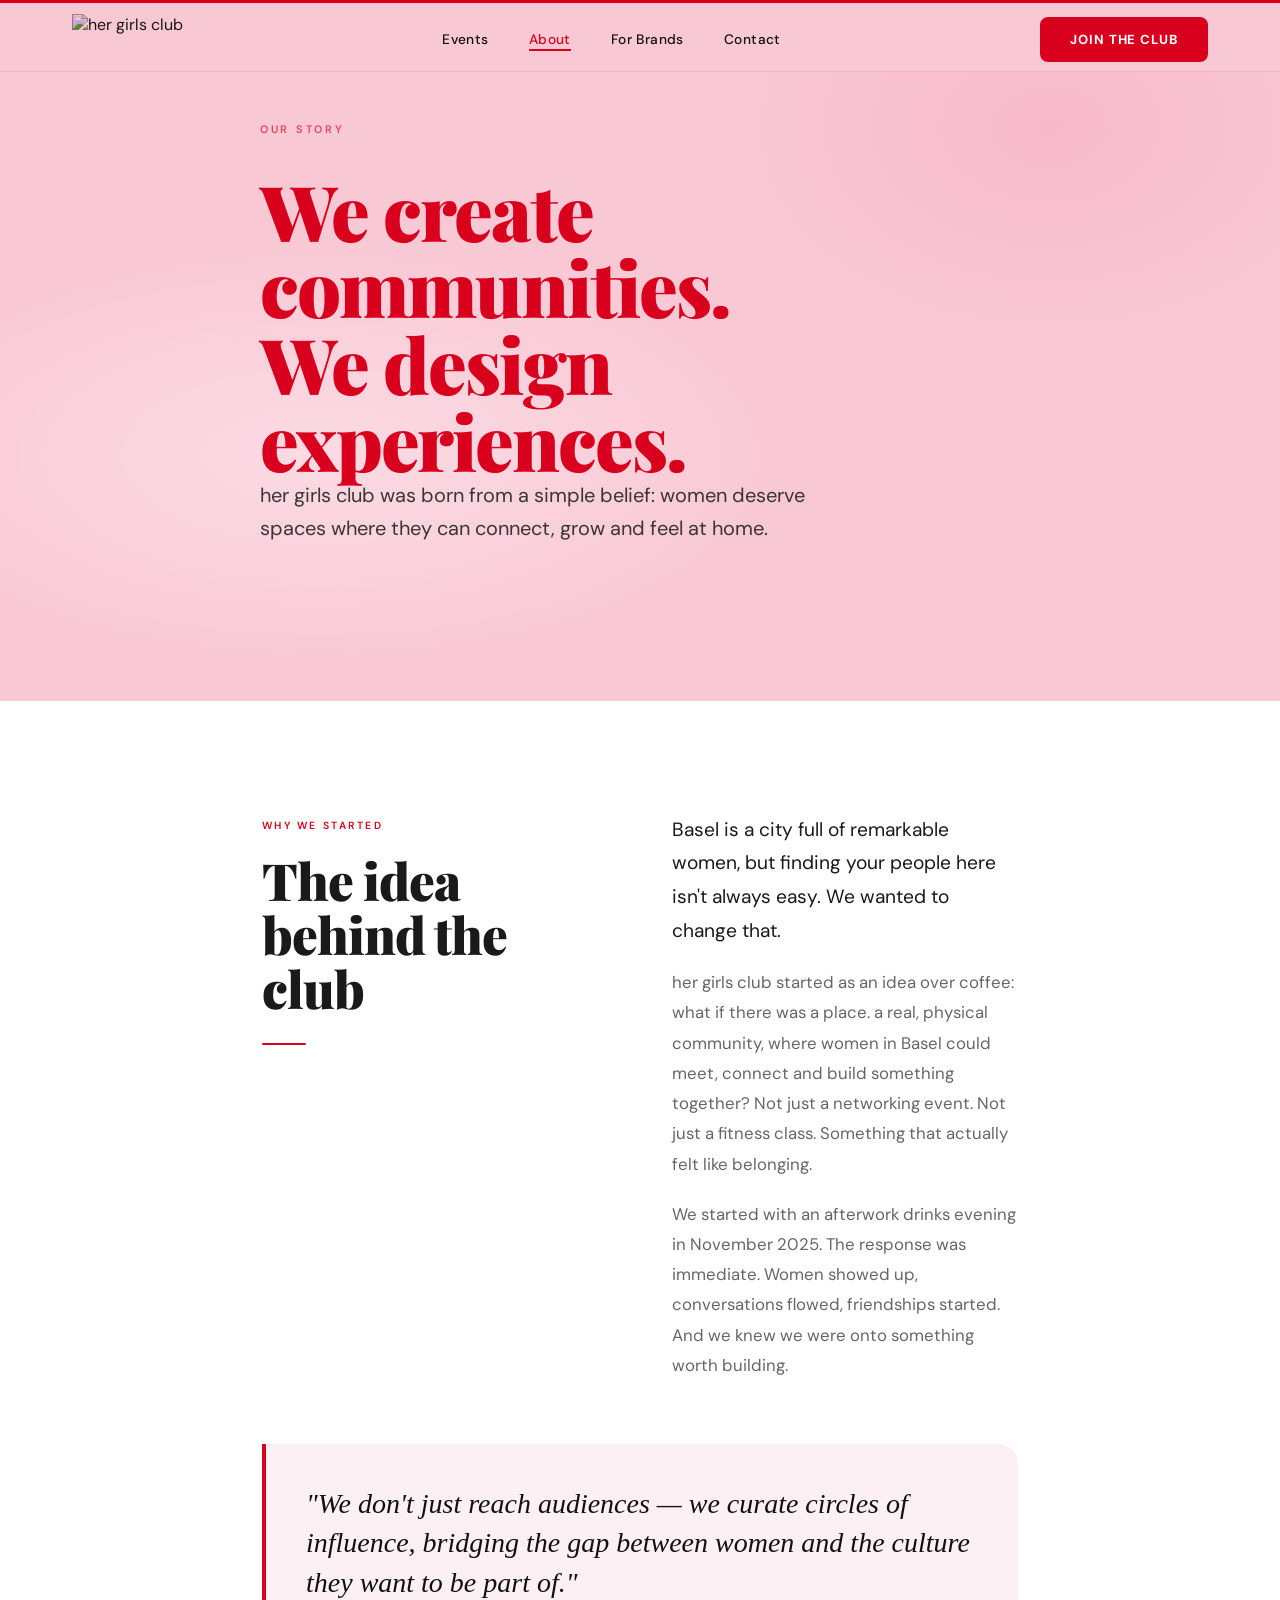
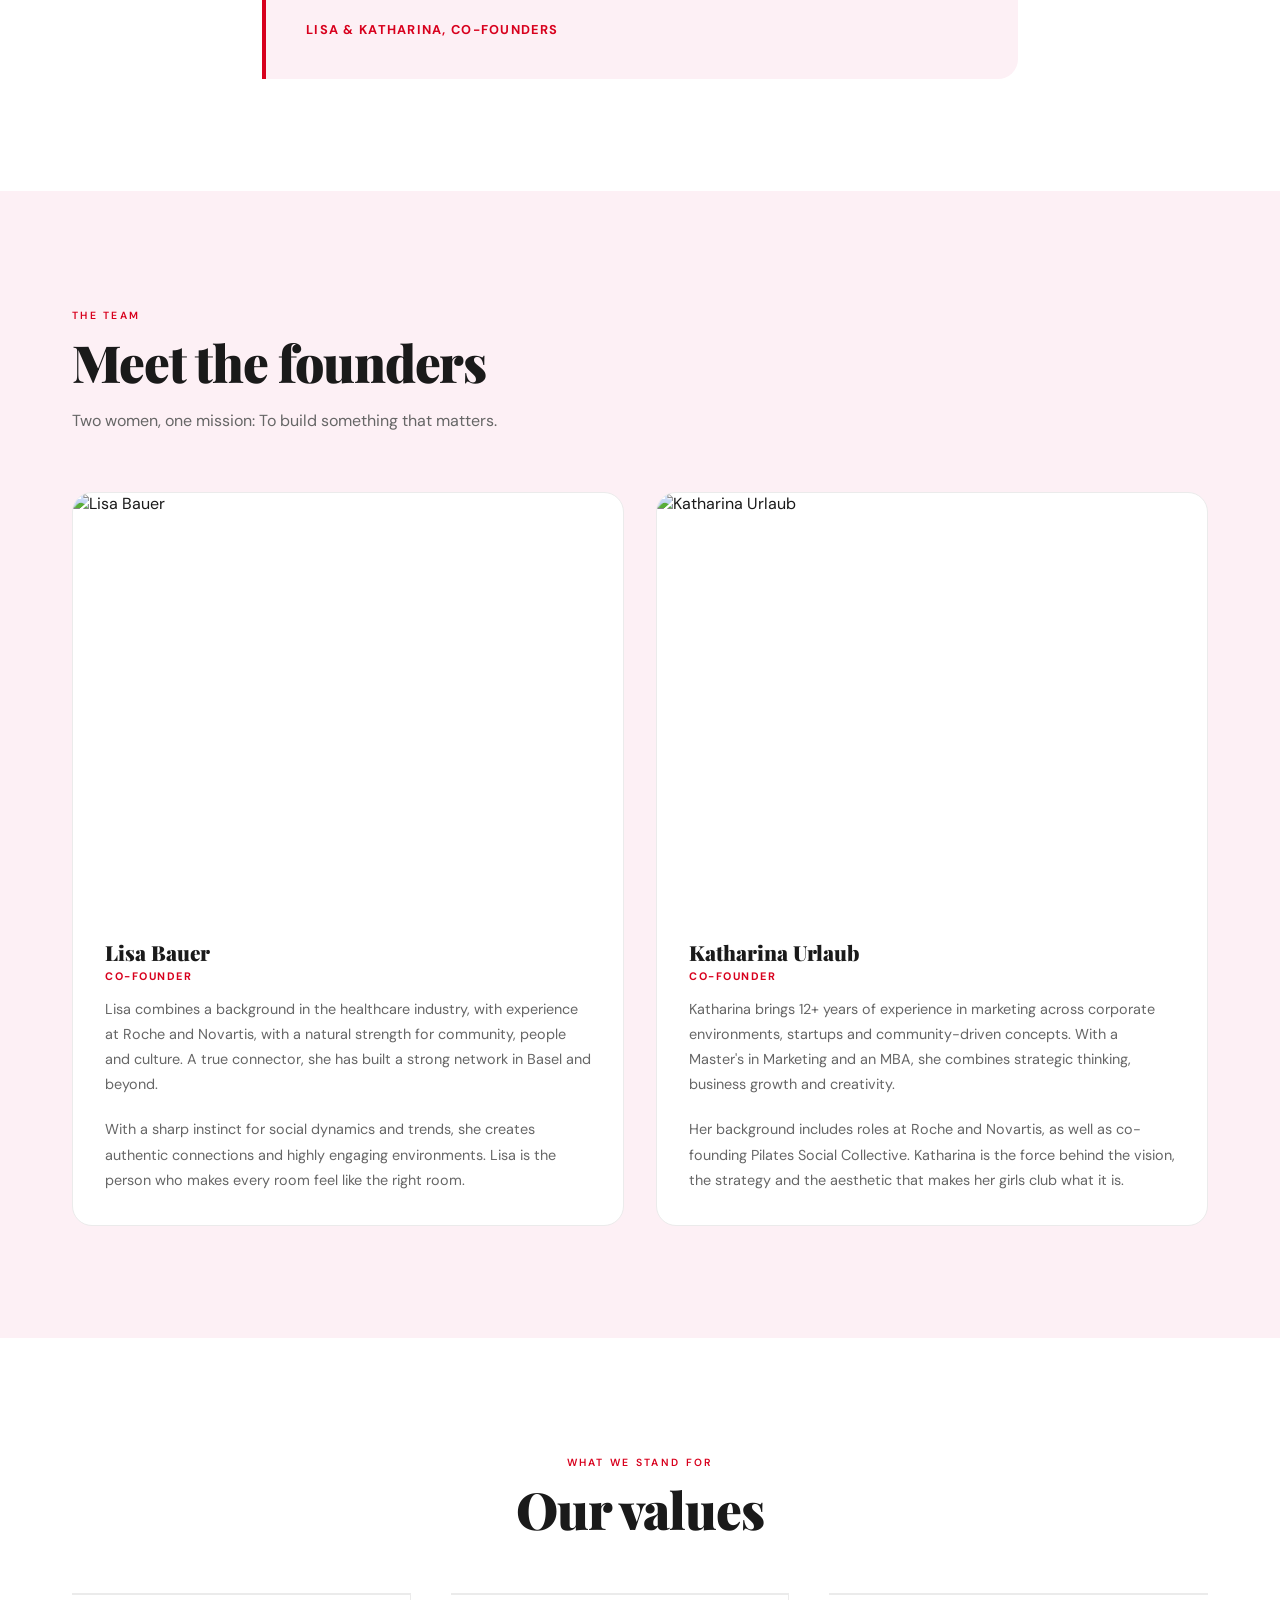
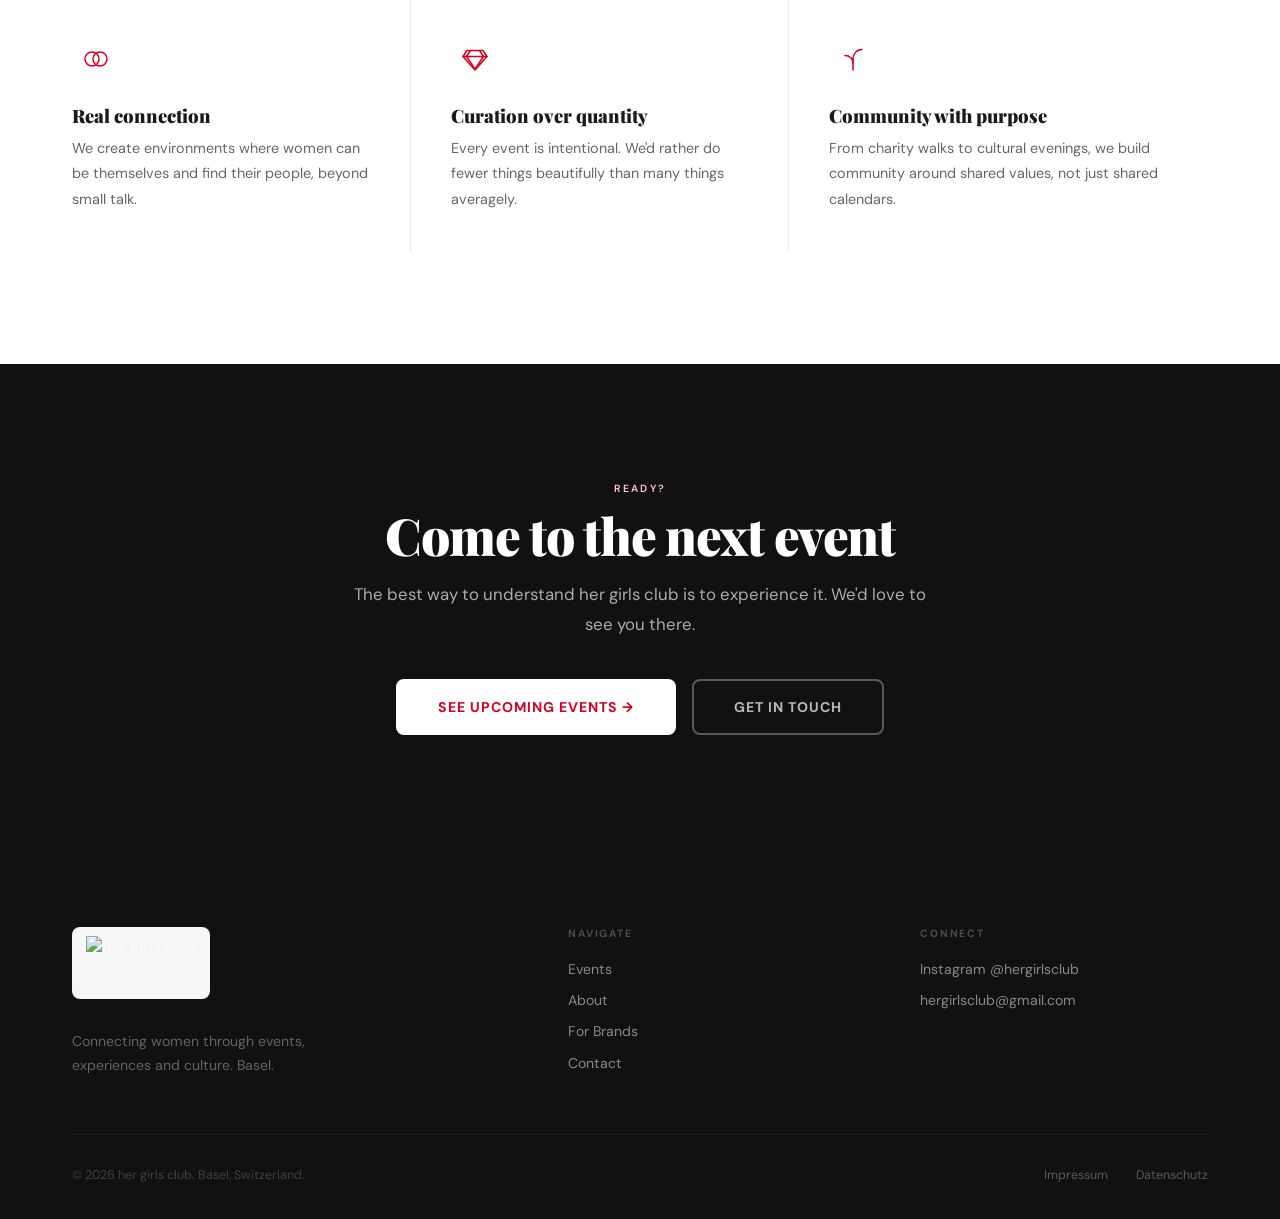
==== commit 0629abec: "Update about.html" ====
--- a/about.html
+++ b/about.html
@@ -46,6 +46,7 @@
       <div class="hero__inner" style="text-align:left;padding-left:0;padding-right:0">
         <p class="hero__eyebrow">Our story</p>
         <h1 style="max-width:760px">We create communities.<br>We design experiences.</h1>
+        
         <p class="hero__sub" style="margin-left:0;text-align:left;max-width:560px">
           her girls club was born from a simple belief: women deserve spaces where they can connect, grow and feel at home.
         </p>
@@ -64,10 +65,10 @@
         </div>
         <div>
           <p class="text-large" style="margin-bottom:1.25rem">
-            Basel is a city full of remarkable women — but finding your people here isn't always easy. We wanted to change that.
+            Basel is a city full of remarkable women, but finding your people here isn't always easy. We wanted to change that.
           </p>
           <p style="color:var(--text-mid);margin-bottom:1.25rem">
-            her girls club started as an idea over coffee: what if there was a place — a real, physical community — where women in Basel could meet, connect and build something together? Not just a networking event. Not just a fitness class. Something that actually felt like belonging.
+            her girls club started as an idea over coffee: what if there was a place. a real, physical community, where women in Basel could meet, connect and build something together? Not just a networking event. Not just a fitness class. Something that actually felt like belonging.
           </p>
           <p style="color:var(--text-mid)">
             We started with an afterwork drinks evening in November 2025. The response was immediate. Women showed up, conversations flowed, friendships started. And we knew we were onto something worth building.
@@ -91,7 +92,7 @@
       <div class="section-header reveal">
         <span class="section-label">The team</span>
         <h2>Meet the founders</h2>
-        <p>Two women, one mission — to build something that matters.</p>
+        <p>Two women, one mission: To build something that matters.</p>
       </div>
 
       <div style="display:grid;grid-template-columns:1fr 1fr;gap:2rem;margin-top:1rem">
@@ -104,7 +105,7 @@
             <div class="founder-card__name">Lisa Bauer</div>
             <div class="founder-card__role">Co-Founder</div>
             <p class="founder-card__bio" style="margin-bottom:1.25rem">
-              Lisa combines a background in the healthcare industry — with experience at Roche and Novartis — with a natural strength for community, people and culture. A true connector, she has built a strong network in Basel and beyond.
+              Lisa combines a background in the healthcare industry, with experience at Roche and Novartis, with a natural strength for community, people and culture. A true connector, she has built a strong network in Basel and beyond.
             </p>
             <p class="founder-card__bio">
               With a sharp instinct for social dynamics and trends, she creates authentic connections and highly engaging environments. Lisa is the person who makes every room feel like the right room.
@@ -149,7 +150,7 @@
             </svg>
           </div>
           <div class="value-item__title">Real connection</div>
-          <p class="value-item__text">We create environments where women can be themselves and find their people — beyond small talk.</p>
+          <p class="value-item__text">We create environments where women can be themselves and find their people, beyond small talk.</p>
         </div>
         <div class="value-item reveal reveal-delay-1">
           <div class="value-item__icon-wrap">
@@ -172,7 +173,7 @@
             </svg>
           </div>
           <div class="value-item__title">Community with purpose</div>
-          <p class="value-item__text">From charity walks to cultural evenings — we build community around shared values, not just shared calendars.</p>
+          <p class="value-item__text">From charity walks to cultural evenings, we build community around shared values, not just shared calendars.</p>
         </div>
       </div>
     </div>
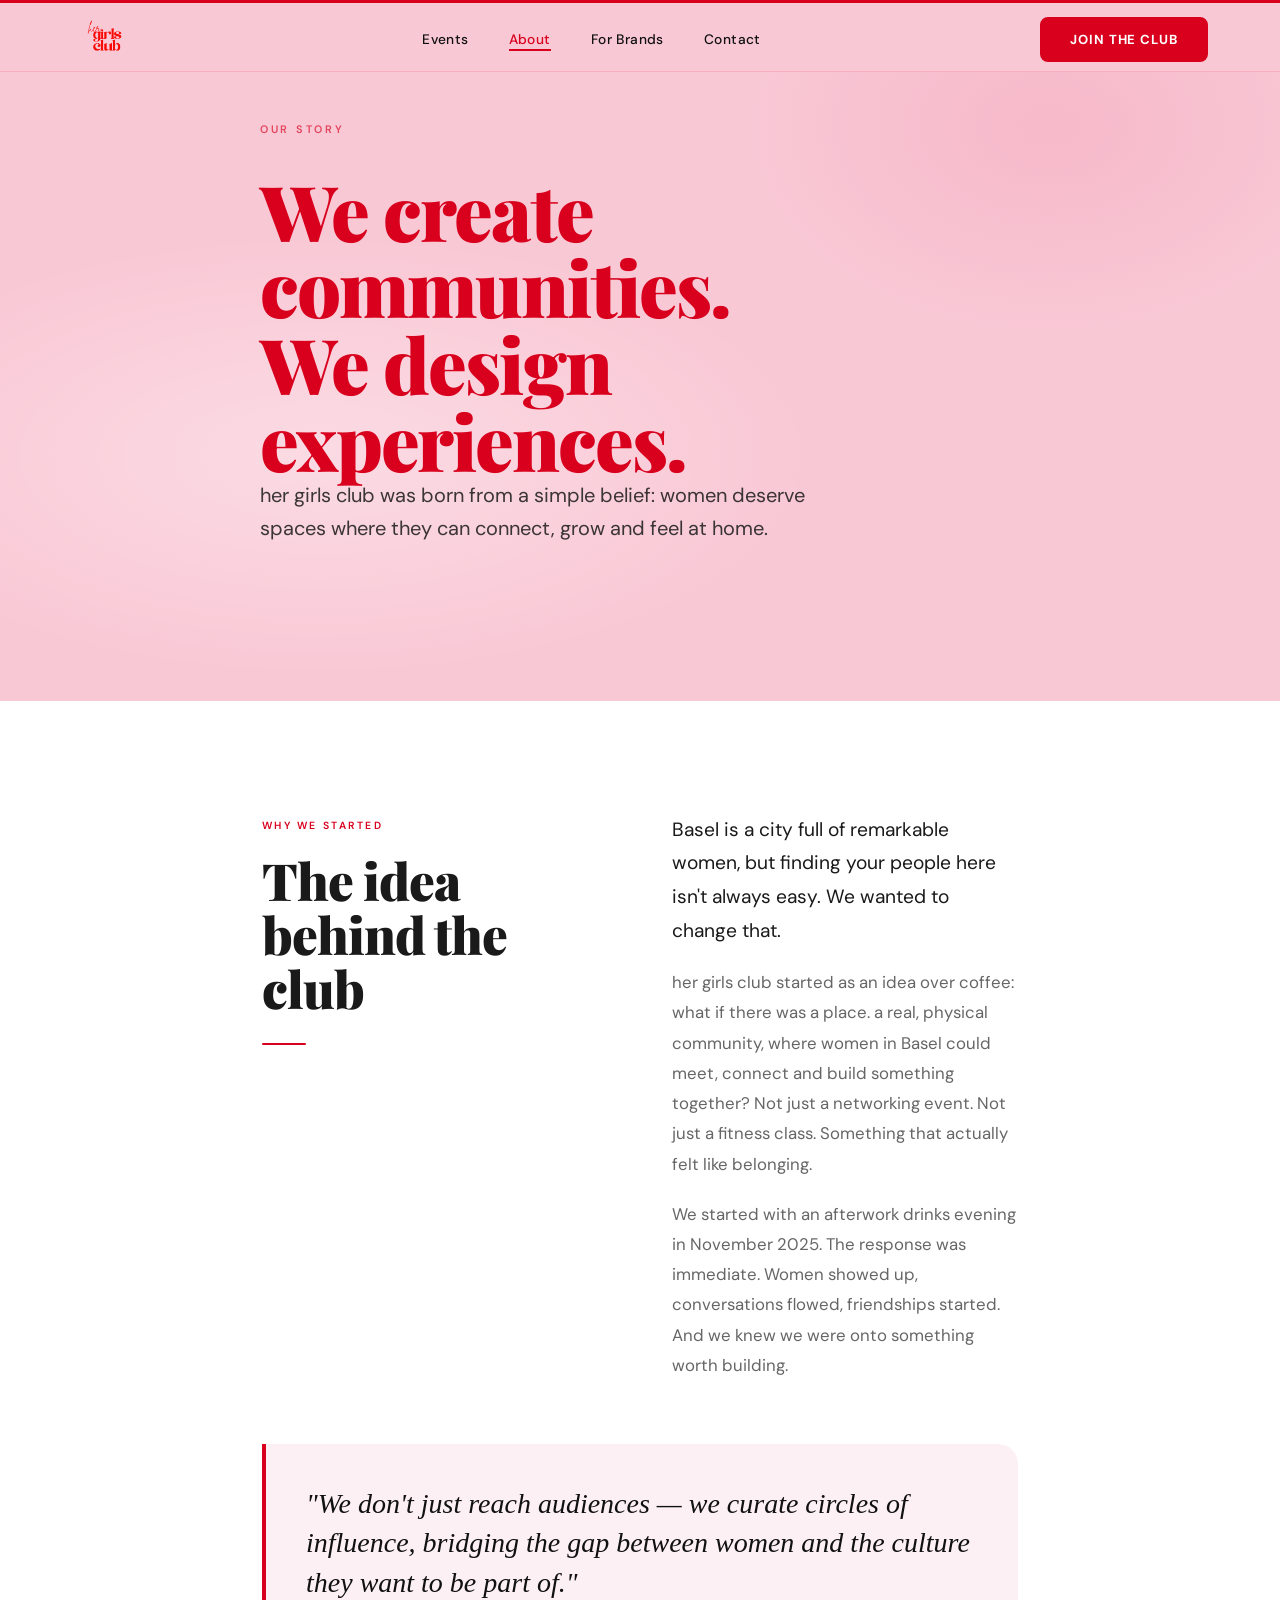
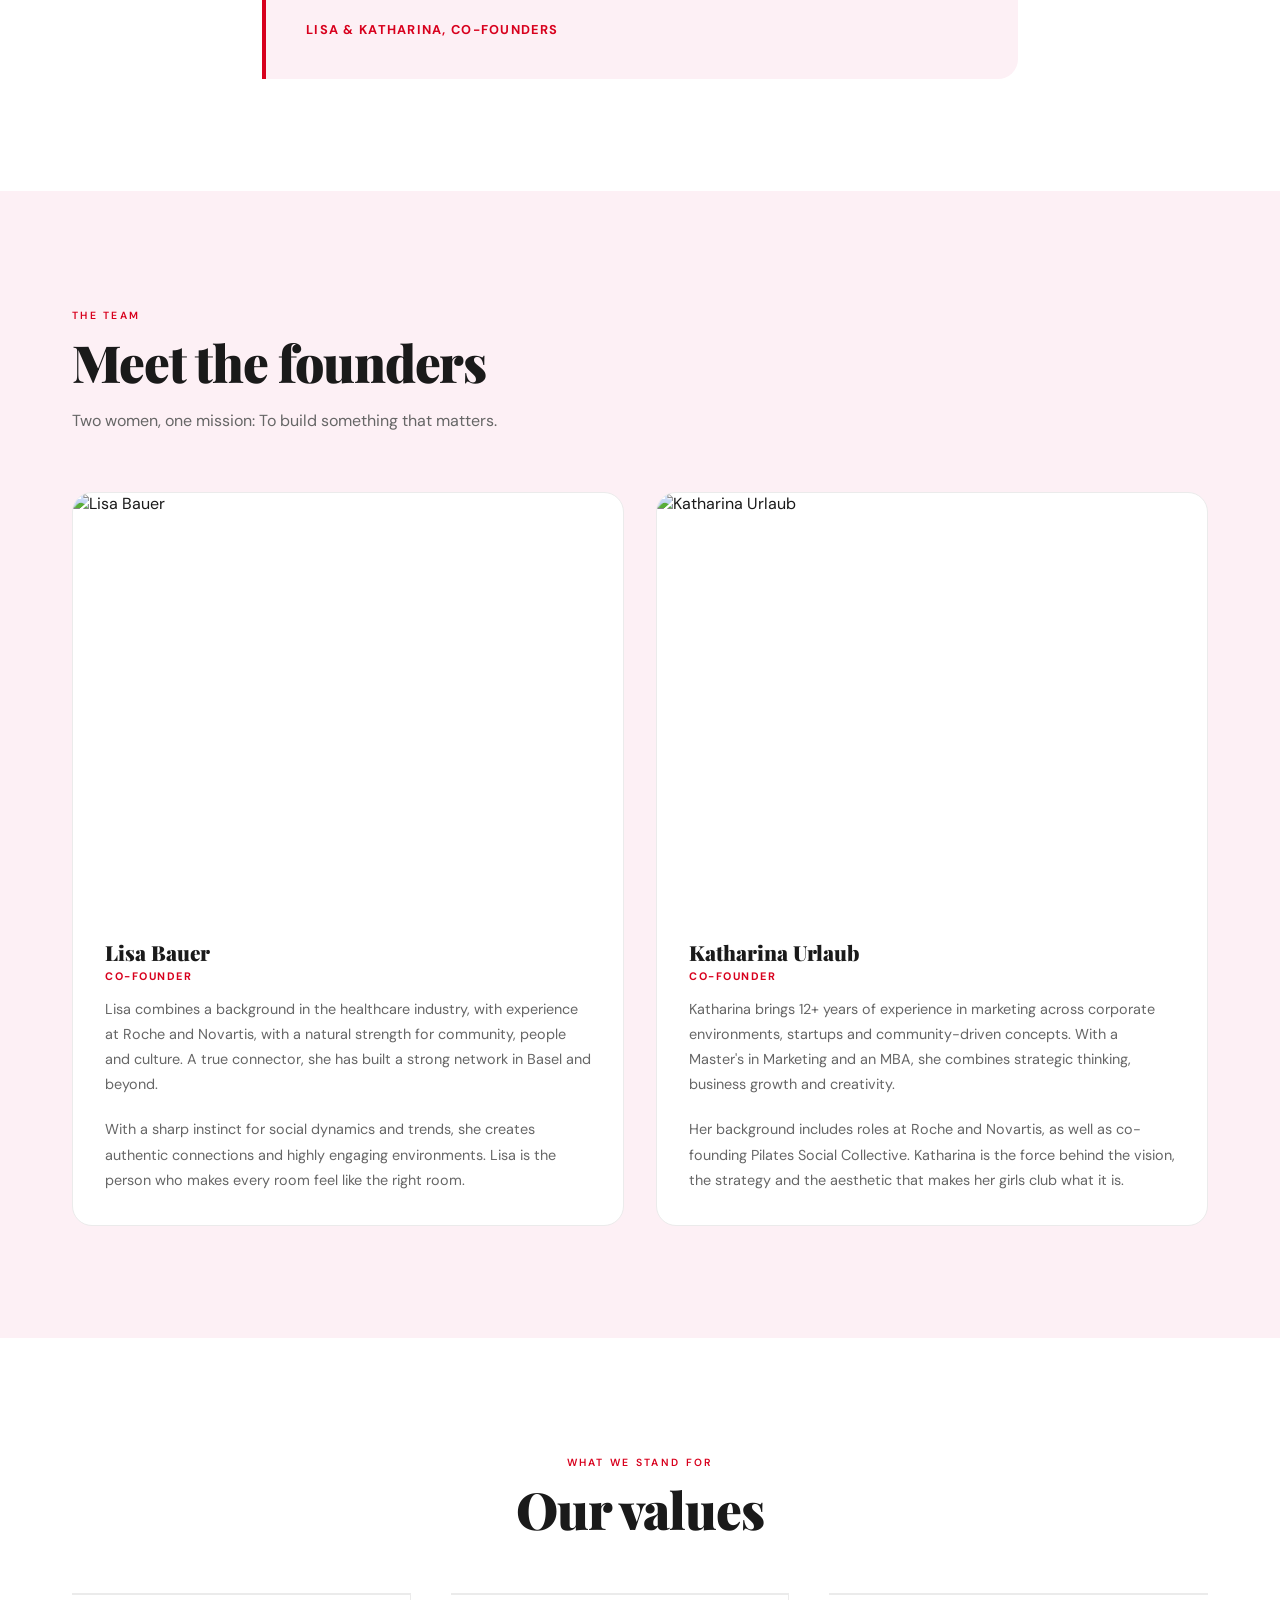
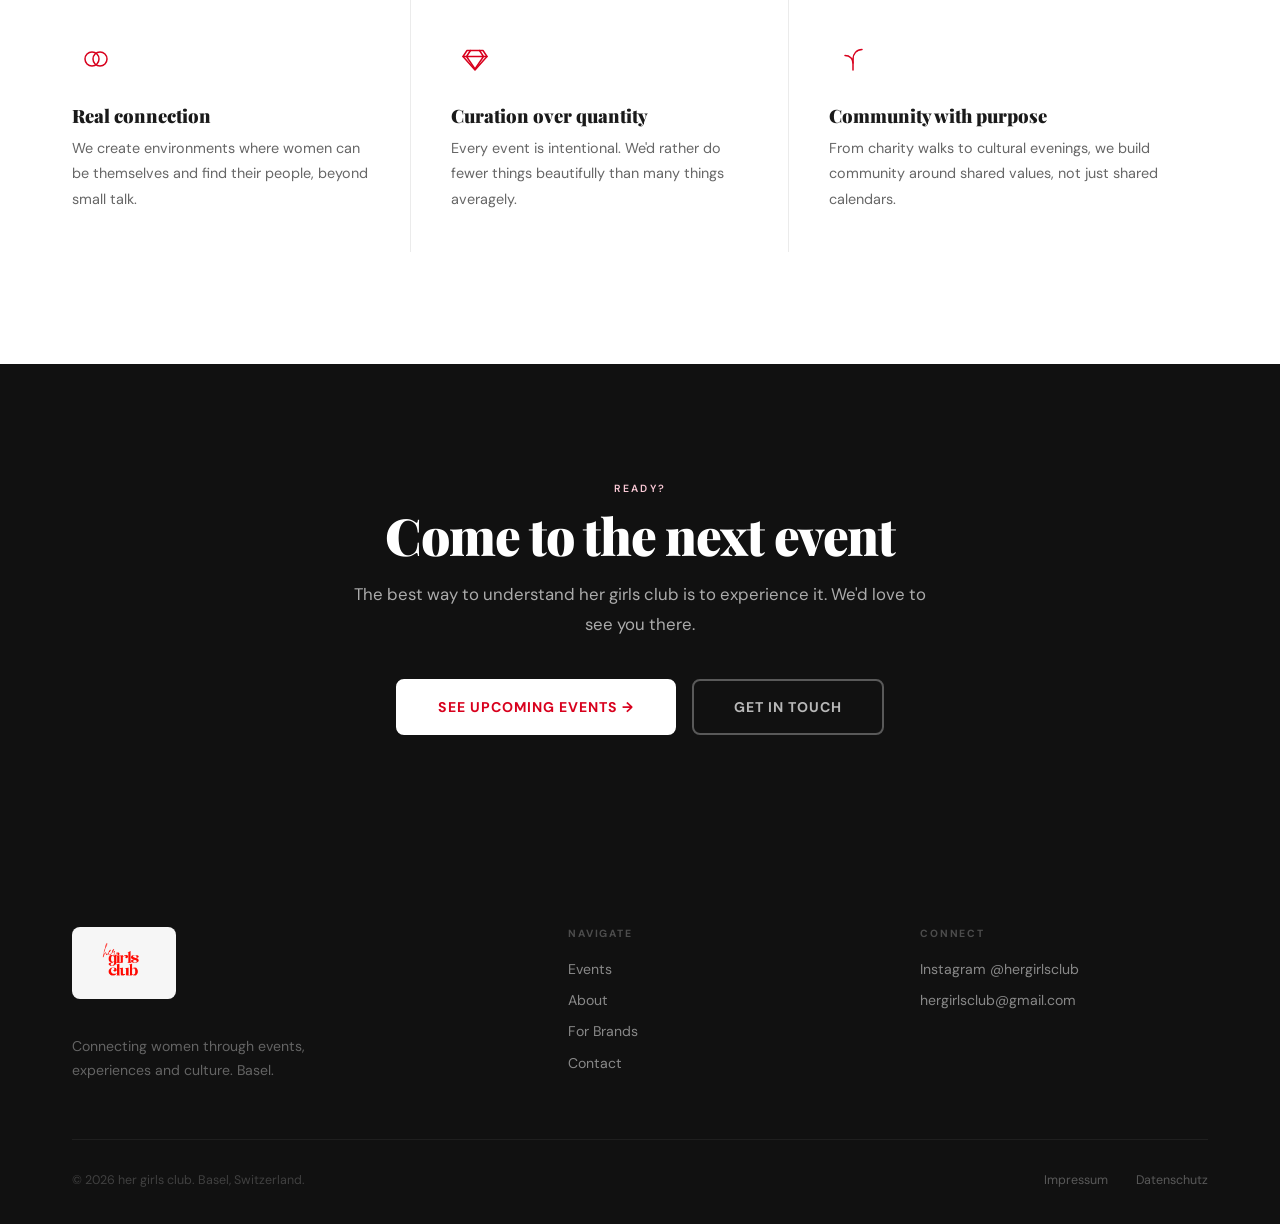
==== commit bce77713: "Update logo image source in about.html" ====
--- a/about.html
+++ b/about.html
@@ -16,7 +16,7 @@
 <header class="nav" id="nav">
   <div class="nav__inner container">
     <a href="index.html" class="nav__logo-link" aria-label="her girls club — Home">
-      <img src="images/logo.png" alt="her girls club" class="nav__logo-img">
+      <img src="logo.png" alt="her girls club" class="nav__logo-img">
     </a>
     <nav class="nav__links" aria-label="Main">
       <a href="events.html">Events</a>
@@ -204,7 +204,7 @@
     <div class="footer__inner">
       <div class="footer__brand">
         <a href="index.html" class="footer__logo-link" aria-label="her girls club — Home">
-          <img src="images/logo.png" alt="her girls club" class="footer__logo-img">
+          <img src="logo.png" alt="her girls club" class="footer__logo-img">
         </a>
         <p class="footer__tagline">Connecting women through events,<br>experiences and culture. Basel.</p>
       </div>
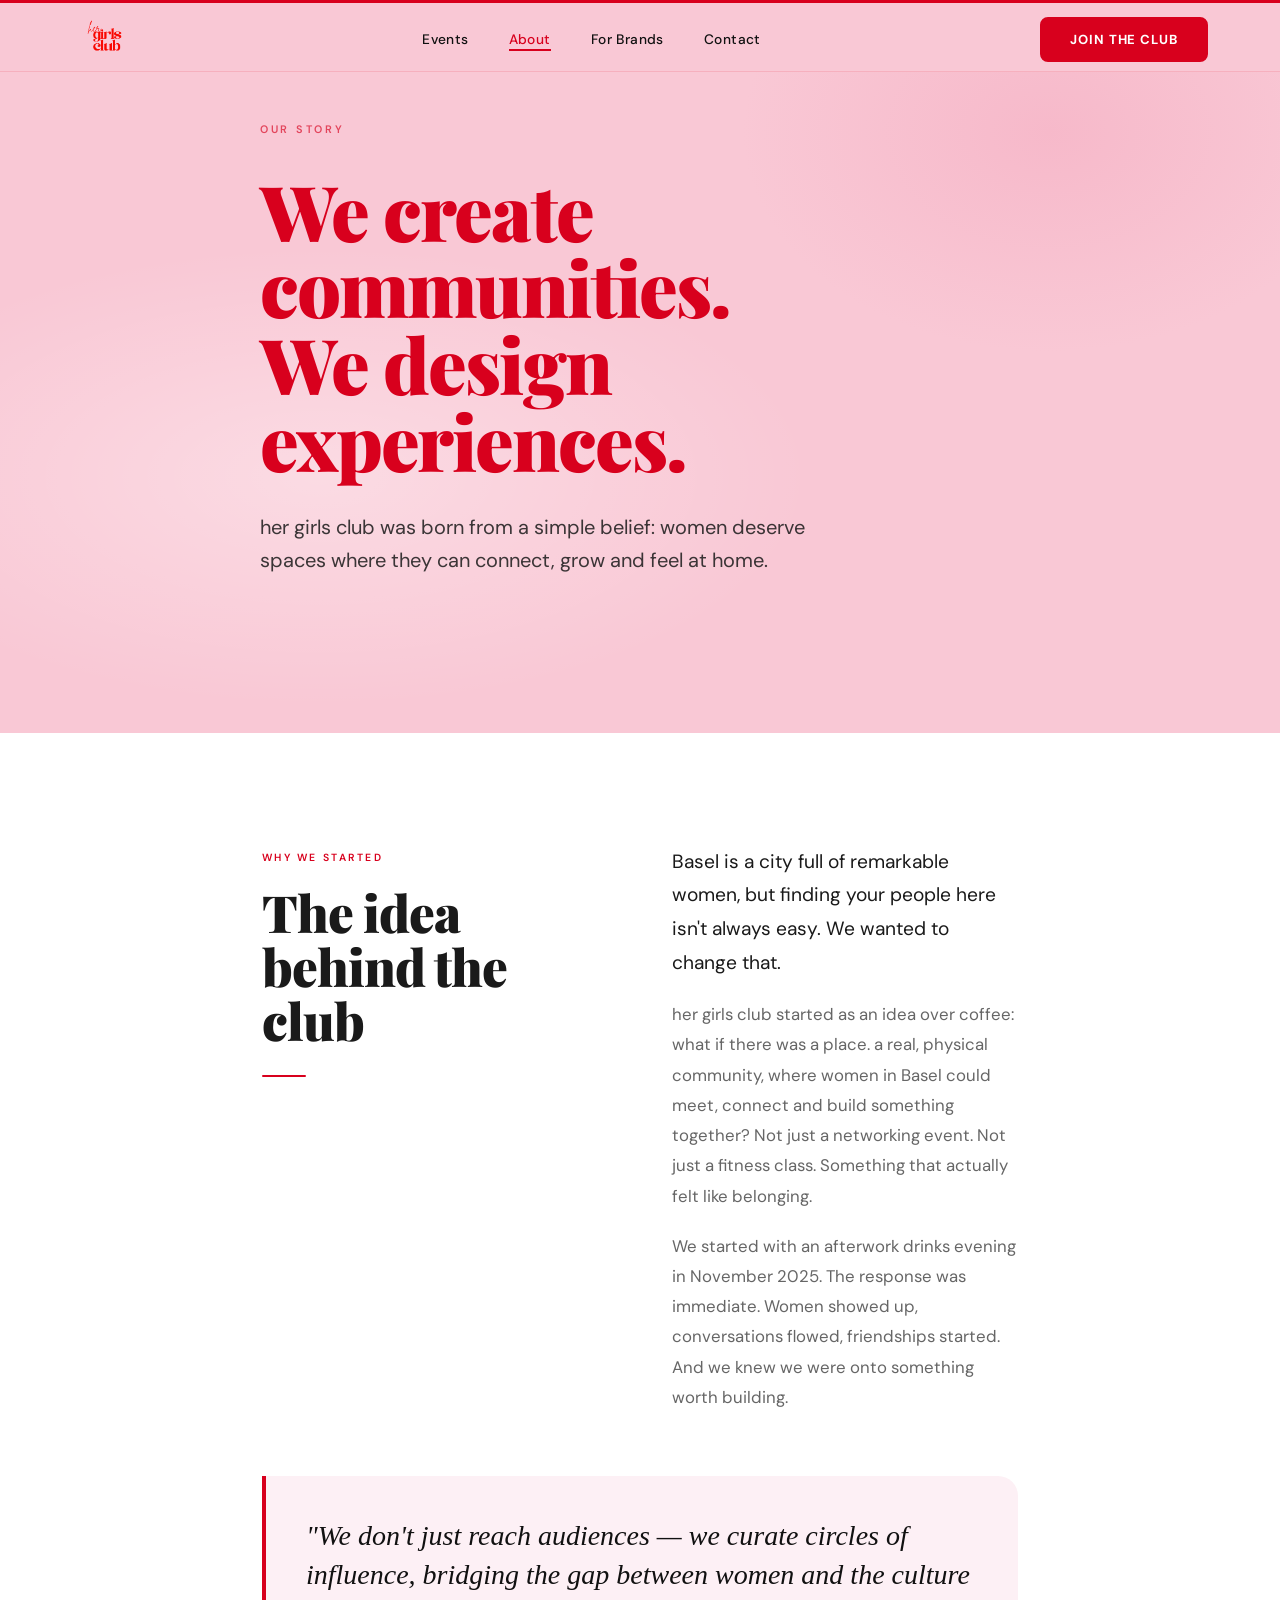
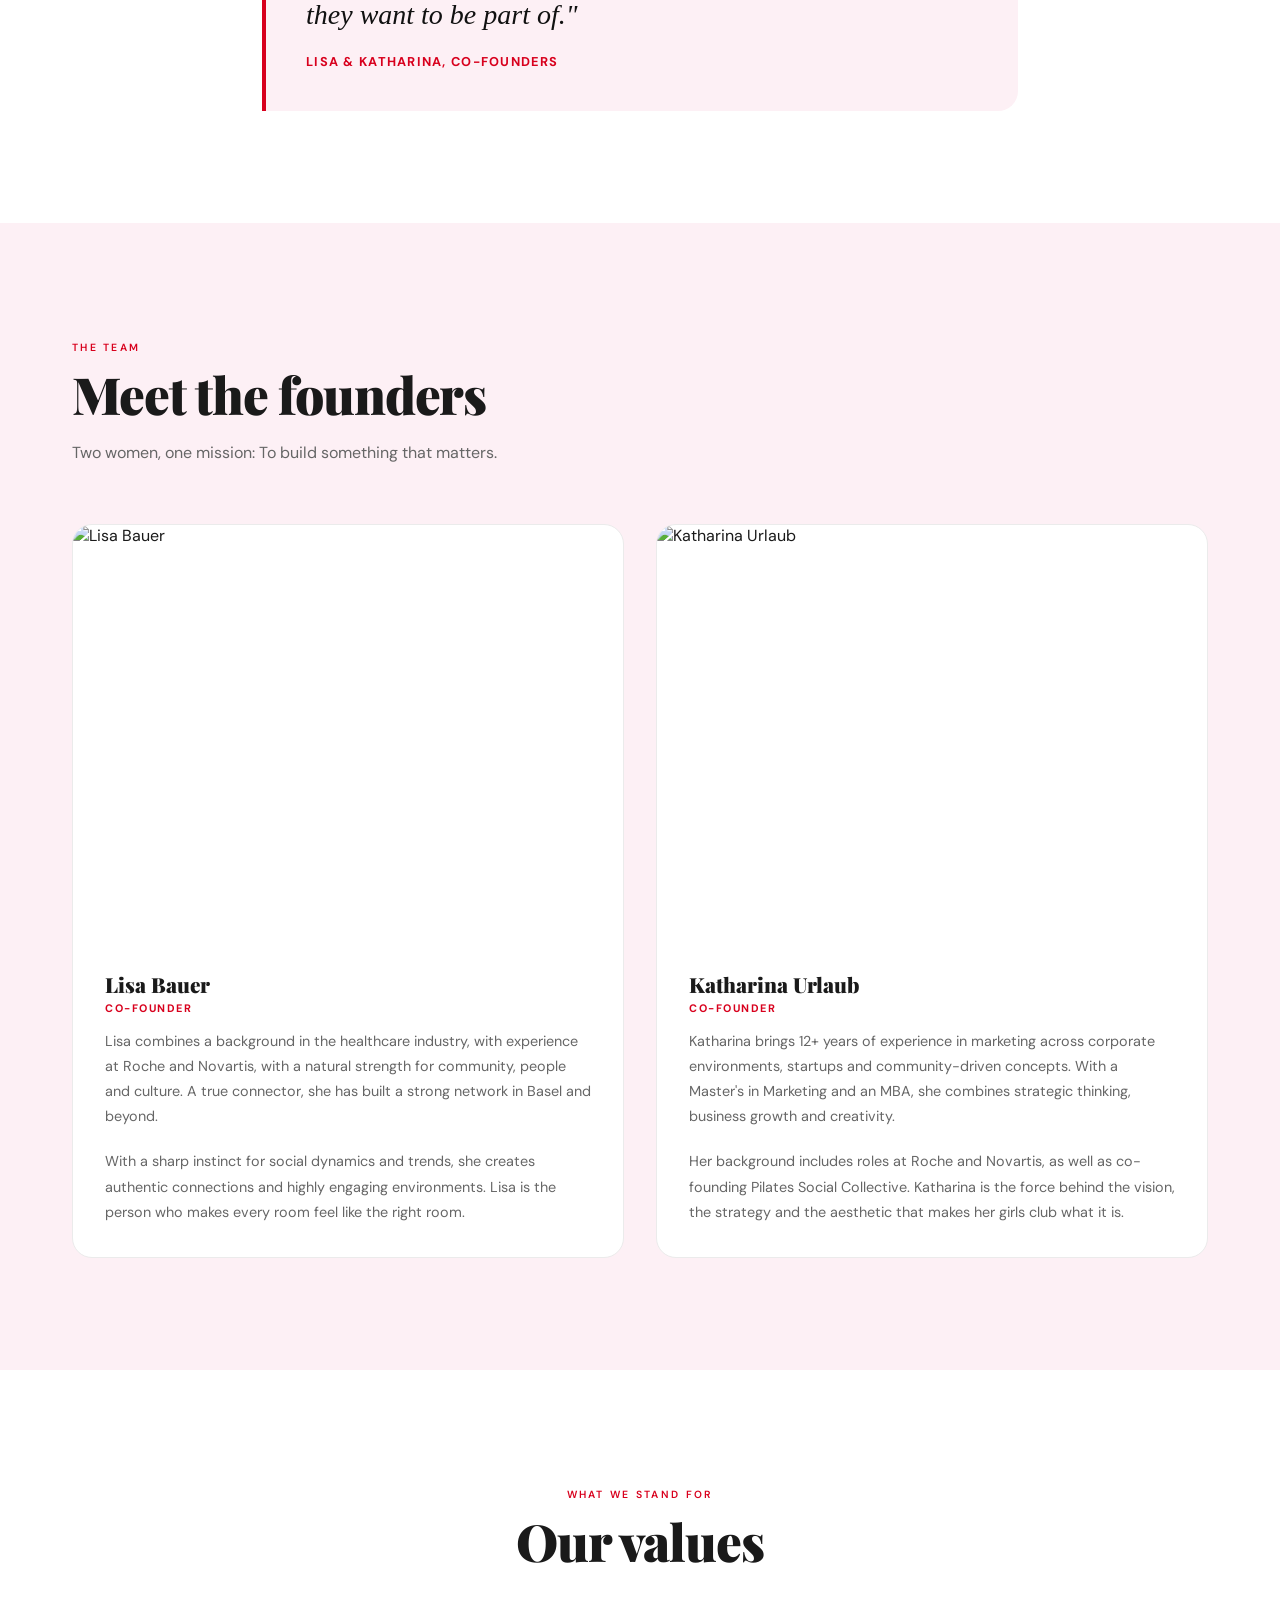
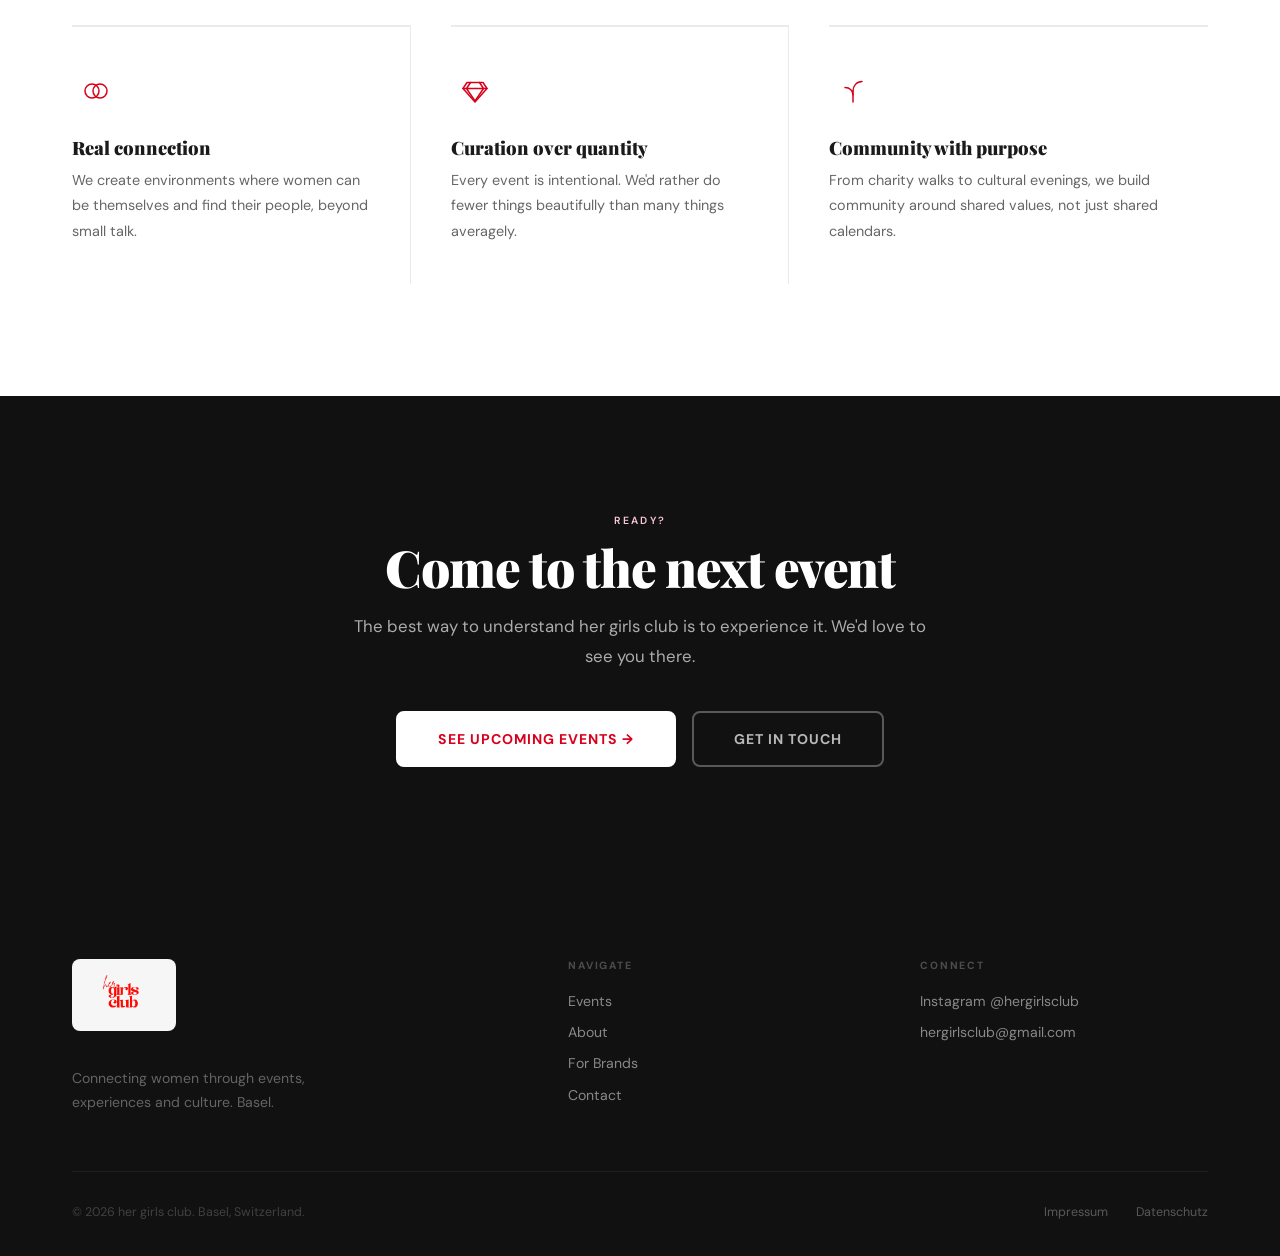
==== commit bc1225f4: "Update hero sub paragraph styling Adjusted margin-top for the hero sub paragraph." ====
--- a/about.html
+++ b/about.html
@@ -47,8 +47,8 @@
         <p class="hero__eyebrow">Our story</p>
         <h1 style="max-width:760px">We create communities.<br>We design experiences.</h1>
         
-        <p class="hero__sub" style="margin-left:0;text-align:left;max-width:560px">
-          her girls club was born from a simple belief: women deserve spaces where they can connect, grow and feel at home.
+<p class="hero__sub" style="margin-left:0;text-align:left;max-width:560px;margin-top:2rem">
+  her girls club was born from a simple belief: women deserve spaces where they can connect, grow and feel at home.
         </p>
       </div>
     </div>
